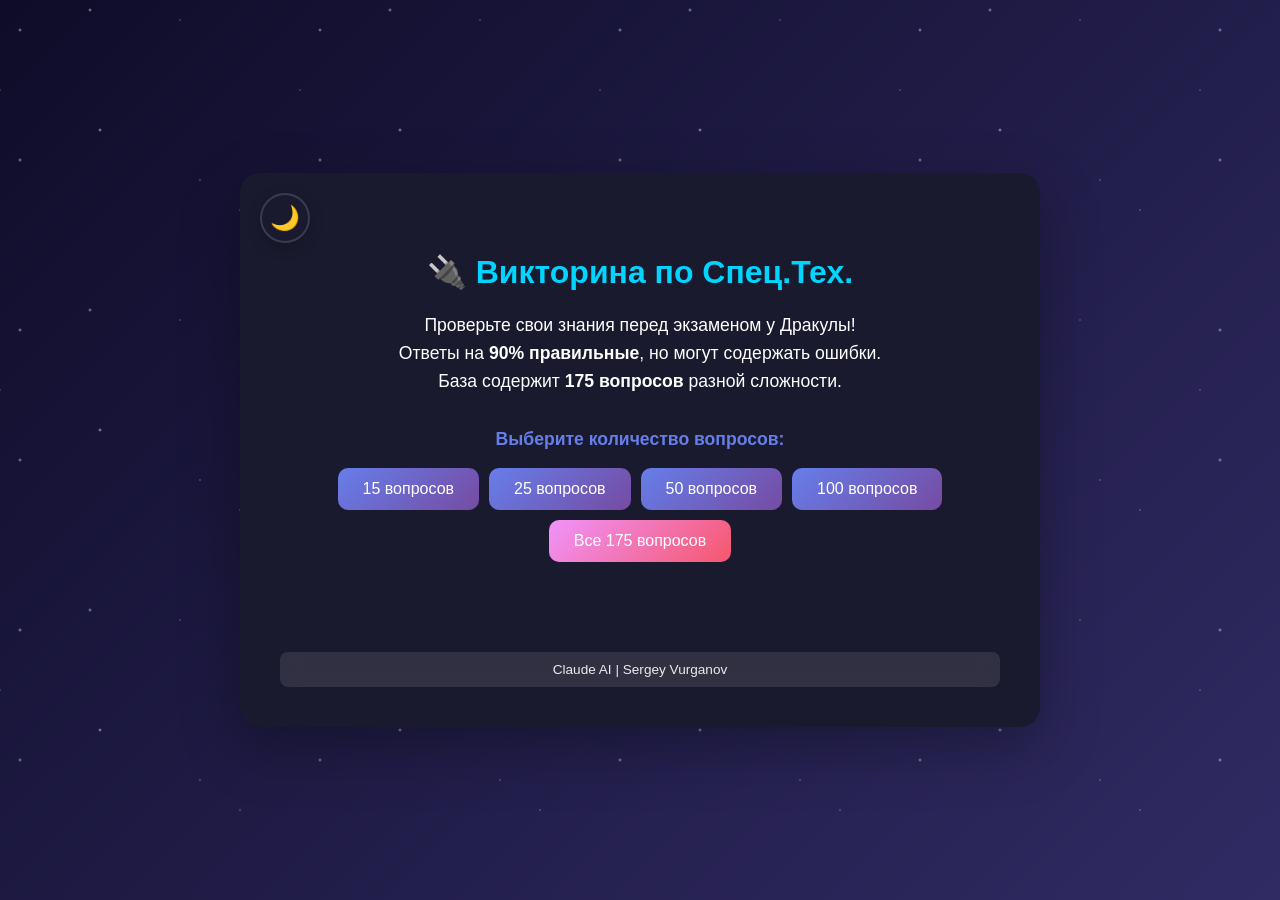
==== index.html @ 9f2ebb7c "Update index.html" ====
<!DOCTYPE html>
<html lang="ru">
<head>
    <meta charset="UTF-8">
    <meta name="viewport" content="width=device-width, initial-scale=1.0">
    <title>Викторина по электробезопасности</title>
    <style>
        :root {
            --bg-gradient-start: #667eea;
            --bg-gradient-end: #764ba2;
            --container-bg: white;
            --text-color: #333;
            --header-color: #667eea;
            --border-color: #e0e0e0;
            --question-bg: #f8f9fa;
            --answer-hover-bg: #f8f9fa;
        }

        [data-theme="dark"] {
            --bg-gradient-start: #0f0c29;
            --bg-gradient-end: #302b63;
            --container-bg: #1a1a2e;
            --text-color: #ffffff;
            --header-color: #00d4ff;
            --border-color: #3a3a52;
            --question-bg: #16213e;
            --answer-hover-bg: #1e2a47;
        }

        * {
            margin: 0;
            padding: 0;
            box-sizing: border-box;
        }

        body {
            font-family: 'Segoe UI', Tahoma, Geneva, Verdana, sans-serif;
            background: linear-gradient(135deg, var(--bg-gradient-start) 0%, var(--bg-gradient-end) 100%);
            min-height: 100vh;
            display: flex;
            justify-content: center;
            align-items: center;
            padding: 20px;
            transition: background 0.3s ease;
            position: relative;
            overflow: hidden;
        }

        /* Звёздный фон для темной темы */
        [data-theme="dark"] body::before {
            content: '';
            position: absolute;
            top: 0;
            left: 0;
            width: 100%;
            height: 100%;
            background-image: 
                radial-gradient(2px 2px at 20px 30px, #eee, transparent),
                radial-gradient(2px 2px at 60px 70px, #fff, transparent),
                radial-gradient(1px 1px at 50px 50px, #ddd, transparent),
                radial-gradient(1px 1px at 130px 80px, #fff, transparent),
                radial-gradient(2px 2px at 90px 10px, #eee, transparent),
                radial-gradient(1px 1px at 200px 150px, #fff, transparent),
                radial-gradient(1px 1px at 170px 120px, #ddd, transparent),
                radial-gradient(2px 2px at 250px 60px, #eee, transparent);
            background-size: 300px 300px;
            background-position: 0 0, 40px 60px, 130px 270px, 70px 100px;
            animation: twinkle 200s linear infinite;
            opacity: 0.6;
            pointer-events: none;
        }

        /* Падающие звезды */
        [data-theme="dark"] body::after {
            content: '';
            position: absolute;
            top: 0;
            left: 0;
            width: 100%;
            height: 100%;
            background: transparent;
            overflow: hidden;
            pointer-events: none;
            animation: shootingStar 15s linear infinite;
        }

        @keyframes twinkle {
            0%, 100% { 
                opacity: 0.6;
                transform: scale(1);
            }
            50% { 
                opacity: 0.3;
                transform: scale(1.1);
            }
        }

        @keyframes shootingStar {
            0% {
                background-position: 100% 0%;
            }
            100% {
                background-position: 0% 100%;
            }
        }

        /* Редкие падающие звезды */
        @keyframes shoot {
            0% {
                transform: translateX(0) translateY(0);
                opacity: 1;
            }
            100% {
                transform: translateX(-300px) translateY(300px);
                opacity: 0;
            }
        }

        .container {
            background: var(--container-bg);
            border-radius: 20px;
            box-shadow: 0 20px 60px rgba(0, 0, 0, 0.3);
            max-width: 800px;
            width: 100%;
            padding: 40px;
            animation: slideIn 0.5s ease-out;
            transition: background 0.3s ease;
            position: relative;
            z-index: 10;
        }

        .theme-toggle {
            position: absolute;
            top: 20px;
            left: 20px;
            background: var(--container-bg);
            border: 2px solid var(--border-color);
            width: 50px;
            height: 50px;
            border-radius: 50%;
            cursor: pointer;
            display: flex;
            align-items: center;
            justify-content: center;
            font-size: 1.5em;
            transition: all 0.3s ease;
            z-index: 1001;
            box-shadow: 0 4px 15px rgba(0, 0, 0, 0.2);
        }

        .theme-toggle:hover {
            transform: rotate(180deg) scale(1.1);
        }

        .theme-toggle:active {
            transform: scale(0.95);
        }

        @keyframes slideIn {
            from {
                opacity: 0;
                transform: translateY(-30px);
            }
            to {
                opacity: 1;
                transform: translateY(0);
            }
        }

        .header {
            text-align: center;
            margin-bottom: 30px;
            position: relative;
        }

        .header h1 {
            color: var(--header-color);
            font-size: 2em;
            margin-bottom: 10px;
        }

        .finish-early-btn {
            position: absolute;
            top: 5px;
            right: 5px;
            background: none;
            border: none;
            font-size: 1.8em;
            cursor: pointer;
            color: var(--text-color);
            width: 40px;
            height: 40px;
            display: flex;
            align-items: center;
            justify-content: center;
            border-radius: 50%;
            transition: all 0.3s ease;
            z-index: 1000;
            font-weight: normal;
        }

        .finish-early-btn:hover {
            background: rgba(0, 0, 0, 0.1);
            transform: rotate(90deg);
        }

        .finish-early-btn:active {
            transform: scale(0.9);
        }

        .progress-bar {
            width: 100%;
            height: 8px;
            background: var(--border-color);
            border-radius: 10px;
            overflow: hidden;
            margin-bottom: 20px;
        }

        .progress-fill {
            height: 100%;
            background: linear-gradient(90deg, var(--header-color), #764ba2);
            transition: width 0.3s ease;
        }

        .question-info {
            background: var(--question-bg);
            padding: 15px;
            border-radius: 10px;
            margin-bottom: 20px;
            border-left: 4px solid var(--header-color);
            transition: background 0.3s ease;
        }

        .question-number {
            font-weight: bold;
            color: var(--header-color);
            font-size: 1.1em;
            margin-bottom: 5px;
        }

        .question-text {
            color: var(--text-color);
            font-size: 1.2em;
            line-height: 1.6;
            margin: 20px 0;
            font-weight: 500;
        }

        .answers {
            display: flex;
            flex-direction: column;
            gap: 15px;
            margin-bottom: 30px;
        }

        .answer-btn {
            background: var(--container-bg);
            border: 2px solid var(--border-color);
            padding: 20px;
            border-radius: 12px;
            cursor: pointer;
            transition: all 0.3s ease;
            text-align: left;
            font-size: 1em;
            color: var(--text-color);
        }

        .answer-btn:hover {
            border-color: var(--header-color);
            background: var(--answer-hover-bg);
            transform: translateX(5px);
        }

        .answer-btn.correct {
            background: #d4edda;
            border-color: #28a745;
            animation: pulse 0.5s;
            color: #155724;
        }

        .answer-btn.incorrect {
            background: #f8d7da;
            border-color: #dc3545;
            animation: shake 0.5s;
            color: #721c24;
        }

        /* Темная тема - делаем текст черным в выбранных ответах */
        [data-theme="dark"] .answer-btn.correct {
            color: #000;
            background: #d4edda;
        }

        [data-theme="dark"] .answer-btn.incorrect {
            color: #000;
            background: #f8d7da;
        }

        .answer-btn.disabled {
            cursor: not-allowed;
            opacity: 0.6;
        }

        @keyframes pulse {
            0%, 100% { transform: scale(1); }
            50% { transform: scale(1.02); }
        }

        @keyframes shake {
            0%, 100% { transform: translateX(0); }
            25% { transform: translateX(-5px); }
            75% { transform: translateX(5px); }
        }

        .feedback {
            padding: 15px;
            border-radius: 10px;
            margin: 20px 0;
            display: none;
            animation: fadeIn 0.3s;
        }

        @keyframes fadeIn {
            from { opacity: 0; }
            to { opacity: 1; }
        }

        .feedback.correct {
            background: #d4edda;
            border: 1px solid #28a745;
            color: #155724;
        }

        .feedback.incorrect {
            background: #f8d7da;
            border: 1px solid #dc3545;
            color: #721c24;
        }

        .next-btn {
            background: linear-gradient(135deg, #667eea, #764ba2);
            color: white;
            border: none;
            padding: 15px 40px;
            border-radius: 10px;
            font-size: 1.1em;
            cursor: pointer;
            display: none;
            margin: 20px auto;
            transition: transform 0.3s ease;
        }

        .next-btn:hover {
            transform: scale(1.05);
        }

        .score {
            text-align: center;
            font-size: 1.3em;
            color: var(--header-color);
            margin-bottom: 20px;
        }

        .final-score {
            text-align: center;
            padding: 40px;
        }

        .final-score h2 {
            color: var(--header-color);
            font-size: 2.5em;
            margin-bottom: 20px;
        }

        .final-score p {
            font-size: 1.3em;
            color: var(--text-color);
            margin-bottom: 30px;
        }

        .restart-btn {
            background: linear-gradient(135deg, #667eea, #764ba2);
            color: white;
            border: none;
            padding: 15px 40px;
            border-radius: 10px;
            font-size: 1.1em;
            cursor: pointer;
            transition: transform 0.3s ease;
        }

        .restart-btn:hover {
            transform: scale(1.05);
        }

        .author {
            text-align: center;
            color: rgba(255, 255, 255, 0.9);
            font-size: 0.85em;
            margin-top: 20px;
            padding: 10px;
            background: rgba(255, 255, 255, 0.1);
            border-radius: 8px;
            backdrop-filter: blur(10px);
        }

        /* Черный цвет для светлой темы */
        :root .author {
            color: #000;
        }

        [data-theme="dark"] .author {
            color: rgba(255, 255, 255, 0.9);
        }

        .author a {
            color: rgba(255, 255, 255, 1);
            text-decoration: none;
            font-weight: 500;
        }

        .author a:hover {
            text-decoration: underline;
        }

        .start-screen {
            text-align: center;
            padding: 40px 20px;
        }

        .start-screen h2 {
            color: var(--header-color);
            font-size: 2em;
            margin-bottom: 20px;
        }

        .start-screen p {
            color: var(--text-color);
            font-size: 1.1em;
            margin-bottom: 30px;
            line-height: 1.6;
        }

        .start-btn {
            background: linear-gradient(135deg, #667eea, #764ba2);
            color: white;
            border: none;
            padding: 15px 50px;
            border-radius: 10px;
            font-size: 1.2em;
            cursor: pointer;
            transition: transform 0.3s ease;
        }

        .start-btn:hover {
            transform: scale(1.05);
        }

        .question-count-btn {
            background: linear-gradient(135deg, #667eea, #764ba2);
            color: white;
            border: none;
            padding: 12px 25px;
            border-radius: 10px;
            font-size: 1em;
            cursor: pointer;
            transition: transform 0.3s ease;
        }

        .question-count-btn:hover {
            transform: scale(1.05);
        }

        .quiz-content {
            display: none;
        }
    </style>
</head>
<body>
    <div class="container">
        <button class="theme-toggle" onclick="toggleTheme()" title="Переключить тему">
            <span id="theme-icon">🌙</span>
        </button>
        
        <div class="start-screen" id="startScreen">
            <h2>🔌 Викторина по Спец.Тех.</h2>
            <p>Проверьте свои знания перед экзаменом у Дракулы!<br>
            Ответы на <strong>90% правильные</strong>, но могут содержать ошибки.<br>
            База содержит <strong>175 вопросов</strong> разной сложности.</p>
            
            <div style="margin: 30px 0;">
                <p style="font-weight: bold; margin-bottom: 15px; color: #667eea;">Выберите количество вопросов:</p>
                <div style="display: flex; gap: 10px; justify-content: center; flex-wrap: wrap;">
                    <button class="question-count-btn" onclick="startQuizWithCount(15)">15 вопросов</button>
                    <button class="question-count-btn" onclick="startQuizWithCount(25)">25 вопросов</button>
                    <button class="question-count-btn" onclick="startQuizWithCount(50)">50 вопросов</button>
                    <button class="question-count-btn" onclick="startQuizWithCount(100)">100 вопросов</button>
                    <button class="question-count-btn" onclick="startQuizWithCount(175)" style="background: linear-gradient(135deg, #f093fb, #f5576c);">Все 175 вопросов</button>
                </div>
            </div>
        </div>

        <div class="quiz-content" id="quizContent">
            <div class="header">
                <button class="finish-early-btn" onclick="finishEarly()" title="Завершить досрочно">✕</button>
                <h1>⚡ Викторина по Спец.Тех.</h1>
                <div class="score" id="score">Правильных ответов: 0 из 0</div>
            </div>

            <div class="progress-bar">
                <div class="progress-fill" id="progressFill"></div>
            </div>

            <div class="question-info">
                <div class="question-number" id="questionNumber"></div>
            </div>

            <div class="question-text" id="questionText"></div>

            <div class="answers" id="answers"></div>

            <div class="feedback" id="feedback"></div>

            <button class="next-btn" id="nextBtn" onclick="nextQuestion()">Следующий вопрос →</button>
        </div>

        <div class="author">
            Claude AI | Sergey Vurganov
        </div>
    </div>

    <script>
        // Функция переключения темы
        function toggleTheme() {
            const html = document.documentElement;
            const currentTheme = html.getAttribute('data-theme');
            const newTheme = currentTheme === 'dark' ? 'light' : 'dark';
            const icon = document.getElementById('theme-icon');
            
            html.setAttribute('data-theme', newTheme);
            localStorage.setItem('theme', newTheme);
            
            // Меняем иконку
            icon.textContent = newTheme === 'dark' ? '🌙' : '☀️';
        }

        // Загружаем сохраненную тему или устанавливаем темную по умолчанию
        (function() {
            const savedTheme = localStorage.getItem('theme') || 'dark';
            const icon = document.getElementById('theme-icon');
            
            document.documentElement.setAttribute('data-theme', savedTheme);
            if (icon) {
                icon.textContent = savedTheme === 'dark' ? '🌙' : '☀️';
            }
        })();

        const questions = [
            {
                category: "Технические мероприятия",
                question: "Какое из следующих мероприятий НЕ относится к техническим мероприятиям, обеспечивающим безопасность работ в электроустановках?",
                answers: [
                    "Проведено необходимое отключение",
                    "Установлено заземление",
                    "Проведен инструктаж персонала",
                    "Вывешены запрещающие плакаты"
                ],
                correct: 2
            },
            {
                category: "Технические мероприятия",
                question: "Что должно быть установлено после проверки отсутствия напряжения?",
                answers: [
                    "Ограждение",
                    "Заземление",
                    "Освещение",
                    "Вентиляция"
                ],
                correct: 1
            },
            {
                category: "Цветовая маркировка",
                question: "Какой цвет используется для маркировки защитного нуля (PE)?",
                answers: [
                    "Голубой",
                    "Желто-зеленый",
                    "Черный",
                    "Коричневый"
                ],
                correct: 1
            },
            {
                category: "Цветовая маркировка",
                question: "Какой цвет используется для маркировки рабочего нуля (N)?",
                answers: [
                    "Желто-зеленый",
                    "Голубой",
                    "Черный",
                    "Коричневый"
                ],
                correct: 1
            },
            {
                category: "Цветовая маркировка",
                question: "Как маркируется объединенный проводник PEN?",
                answers: [
                    "Полностью голубой",
                    "Полностью желто-зеленый",
                    "Желто-зеленый с голубыми метками на концах",
                    "Голубой с желто-зелеными метками"
                ],
                correct: 2
            },
            {
                category: "Охранные зоны ВЛ",
                question: "Какое минимальное расстояние охранной зоны для ВЛ напряжением 6-10 кВ?",
                answers: [
                    "2 метра",
                    "10 метров",
                    "15 метров",
                    "20 метров"
                ],
                correct: 1
            },
            {
                category: "Охранные зоны ВЛ",
                question: "Какое минимальное расстояние охранной зоны для ВЛ напряжением до 1 кВ?",
                answers: [
                    "1 метр",
                    "2 метра",
                    "5 метров",
                    "10 метров"
                ],
                correct: 1
            },
            {
                category: "Охранные зоны ВЛ",
                question: "Какое минимальное расстояние охранной зоны для ВЛ напряжением 20-35 кВ?",
                answers: [
                    "10 метров",
                    "15 метров",
                    "20 метров",
                    "25 метров"
                ],
                correct: 1
            },
            {
                category: "Охранные зоны КЛ",
                question: "Какое минимальное расстояние охранной зоны для кабельной линии электропередачи?",
                answers: [
                    "0,5 метра",
                    "1 метр с каждой стороны",
                    "2 метра с каждой стороны",
                    "3 метра с каждой стороны"
                ],
                correct: 1
            },
            {
                category: "Охранные зоны КЛ",
                question: "Какое минимальное расстояние охранной зоны для кабельной линии связи?",
                answers: [
                    "1 метр с каждой стороны",
                    "2 метра с каждой стороны",
                    "3 метра с каждой стороны",
                    "5 метров с каждой стороны"
                ],
                correct: 1
            },
            {
                category: "Типы электроустановок",
                question: "Что такое действующая электроустановка?",
                answers: [
                    "Только электроустановка под напряжением",
                    "Электроустановка, находящаяся полностью или частично под напряжением либо на которую в любой момент может быть подано напряжение",
                    "Электроустановка, подключенная к сети",
                    "Электроустановка, прошедшая испытания"
                ],
                correct: 1
            },
            {
                category: "Типы электроустановок",
                question: "Что такое электроустановка?",
                answers: [
                    "Только электрические машины",
                    "Совокупность машин, аппаратов, линий и вспомогательного оборудования для выработки, преобразования, передачи и распределения электроэнергии",
                    "Только линии электропередач",
                    "Только распределительные устройства"
                ],
                correct: 1
            },
            {
                category: "Виды работ",
                question: "Какой вид работ является наиболее безопасным?",
                answers: [
                    "Работа под напряжением",
                    "Работа без снятия напряжения вдали от токоведущих частей",
                    "Работа со снятием напряжения",
                    "Все виды одинаково безопасны"
                ],
                correct: 2
            },
            {
                category: "Виды работ",
                question: "Что характерно для работы под напряжением?",
                answers: [
                    "Не требует специальных средств защиты",
                    "Требует специальных разрешений, средств защиты и квалифицированных исполнителей",
                    "Может выполняться любым персоналом",
                    "Не требует особых мер безопасности"
                ],
                correct: 1
            },
            {
                category: "Распределительные устройства",
                question: "Что означает аббревиатура ОРУ?",
                answers: [
                    "Открытое распределительное устройство",
                    "Общее распределительное устройство",
                    "Основное распределительное устройство",
                    "Оперативное распределительное устройство"
                ],
                correct: 0
            },
            {
                category: "Распределительные устройства",
                question: "Что означает аббревиатура ЗРУ?",
                answers: [
                    "Защищенное распределительное устройство",
                    "Закрытое распределительное устройство",
                    "Заземленное распределительное устройство",
                    "Зональное распределительное устройство"
                ],
                correct: 1
            },
            {
                category: "Распределительные устройства",
                question: "Что такое КРУ?",
                answers: [
                    "Контрольное распределительное устройство",
                    "Комплектное распределительное устройство из шкафов или блоков, собранных на заводе",
                    "Кабельное распределительное устройство",
                    "Коммутационное распределительное устройство"
                ],
                correct: 1
            },
            {
                category: "Безопасные расстояния",
                question: "Каково минимальное допустимое расстояние до токоведущих частей напряжением до 35 кВ на воздушных линиях?",
                answers: [
                    "0,3 метра",
                    "0,6 метра",
                    "1,0 метр",
                    "1,5 метра"
                ],
                correct: 1
            },
            {
                category: "Безопасные расстояния",
                question: "Каково минимальное расстояние от механизмов и грузоподъемных машин до токоведущих частей 1-35 кВ?",
                answers: [
                    "0,6 метра",
                    "1,0 метр",
                    "1,5 метра",
                    "2,0 метра"
                ],
                correct: 1
            },
            {
                category: "Трансформаторы",
                question: "Какой элемент масляного трансформатора служит для защиты от перенапряжений?",
                answers: [
                    "Расширитель",
                    "Газовое реле",
                    "Разрядник",
                    "Термометр"
                ],
                correct: 2
            },
            {
                category: "Трансформаторы",
                question: "Для чего служит газовое реле в масляном трансформаторе?",
                answers: [
                    "Для охлаждения масла",
                    "Для защиты от внутренних повреждений",
                    "Для измерения температуры",
                    "Для контроля уровня масла"
                ],
                correct: 1
            },
            {
                category: "Трансформаторы",
                question: "Что такое расширитель в масляном трансформаторе?",
                answers: [
                    "Устройство для слива масла",
                    "Емкость для компенсации изменения объема масла",
                    "Устройство охлаждения",
                    "Система фильтрации"
                ],
                correct: 1
            },
            {
                category: "Электродвигатели",
                question: "Какой тип ротора используется в асинхронных двигателях с улучшенными пусковыми характеристиками?",
                answers: [
                    "Короткозамкнутый ротор",
                    "Фазный ротор",
                    "Синхронный ротор",
                    "Постоянный ротор"
                ],
                correct: 1
            },
            {
                category: "Электродвигатели",
                question: "Как называется конструкция короткозамкнутого ротора?",
                answers: [
                    "Волчья клетка",
                    "Беличья клетка",
                    "Птичья клетка",
                    "Лисья клетка"
                ],
                correct: 1
            },
            {
                category: "Электродвигатели",
                question: "Для чего служат контактные кольца на фазном роторе?",
                answers: [
                    "Для декоративных целей",
                    "Для подключения реостата через щетки",
                    "Для охлаждения",
                    "Для балансировки ротора"
                ],
                correct: 1
            },
            {
                category: "Прокладка проводки",
                question: "Какой способ прокладки проводки предполагает размещение в штробах под штукатуркой?",
                answers: [
                    "Открытая проводка",
                    "Скрытая проводка",
                    "Наружная проводка",
                    "Воздушная проводка"
                ],
                correct: 1
            },
            {
                category: "Прокладка проводки",
                question: "Какие способы используются при открытой прокладке проводки?",
                answers: [
                    "Только в штробах",
                    "Непосредственно по поверхности или в трубах, коробах, лотках",
                    "Только под полом",
                    "Только в земле"
                ],
                correct: 1
            },
            {
                category: "Режимы работы двигателей",
                question: "Что означает режим работы S1 на шильдике электродвигателя?",
                answers: [
                    "Кратковременный режим",
                    "Повторно-кратковременный режим",
                    "Продолжительный режим",
                    "Периодический режим"
                ],
                correct: 2
            },
            {
                category: "Режимы работы двигателей",
                question: "Что означает режим работы S2?",
                answers: [
                    "Продолжительный режим",
                    "Кратковременный режим",
                    "Повторно-кратковременный режим",
                    "Непрерывный режим"
                ],
                correct: 1
            },
            {
                category: "Режимы работы двигателей",
                question: "Что характерно для режима S3?",
                answers: [
                    "Непрерывная работа",
                    "Чередование периодов работы и пауз",
                    "Только паузы",
                    "Работа на холостом ходу"
                ],
                correct: 1
            },
            {
                category: "Электрозащитные средства",
                question: "Что относится к основным электрозащитным средствам в установках до 1000 В?",
                answers: [
                    "Диэлектрические галоши",
                    "Инструмент с изолирующими рукоятками",
                    "Диэлектрические коврики",
                    "Изолирующие подставки"
                ],
                correct: 1
            },
            {
                category: "Электрозащитные средства",
                question: "Какова периодичность поверки диэлектрических перчаток в установках выше 1000 В?",
                answers: [
                    "6 месяцев",
                    "12 месяцев",
                    "24 месяца",
                    "36 месяцев"
                ],
                correct: 0
            },
            {
                category: "Электрозащитные средства",
                question: "Какова периодичность поверки изолирующих штанг в установках выше 1000 В?",
                answers: [
                    "6 месяцев",
                    "12 месяцев",
                    "24 месяца",
                    "36 месяцев"
                ],
                correct: 2
            },
            {
                category: "Электрозащитные средства",
                question: "Что относится к дополнительным электрозащитным средствам в установках до 1000 В?",
                answers: [
                    "Инструмент с изолирующими рукоятками",
                    "Диэлектрические галоши",
                    "Указатели напряжения",
                    "Изолирующие штанги"
                ],
                correct: 1
            },
            {
                category: "Воздушные линии",
                question: "Какой тип опор ВЛ устанавливается в конце линии?",
                answers: [
                    "Промежуточные опоры",
                    "Анкерные опоры",
                    "Концевые опоры",
                    "Угловые опоры"
                ],
                correct: 2
            },
            {
                category: "Воздушные линии",
                question: "Какие опоры только поддерживают провода, не держа натяжение?",
                answers: [
                    "Промежуточные опоры",
                    "Анкерные опоры",
                    "Концевые опоры",
                    "Угловые опоры"
                ],
                correct: 0
            },
            {
                category: "Воздушные линии",
                question: "Что такое стрела провеса провода?",
                answers: [
                    "Длина пролета",
                    "Расстояние от прямой между точками подвеса до низшей точки провода",
                    "Высота опоры",
                    "Расстояние между опорами"
                ],
                correct: 1
            },
            {
                category: "Принцип работы двигателей",
                question: "Какой закон объясняет возникновение силы, вращающей ротор асинхронного двигателя?",
                answers: [
                    "Закон Ома",
                    "Закон Кирхгофа",
                    "Закон Ампера",
                    "Закон Джоуля-Ленца"
                ],
                correct: 2
            },
            {
                category: "Принцип работы двигателей",
                question: "Что создает трехфазный ток в статоре асинхронного двигателя?",
                answers: [
                    "Постоянное магнитное поле",
                    "Вращающееся магнитное поле",
                    "Электростатическое поле",
                    "Тепловое поле"
                ],
                correct: 1
            },
            {
                category: "Трансформаторы",
                question: "На каком принципе основана работа понижающего масляного трансформатора?",
                answers: [
                    "Электростатическая индукция",
                    "Электромагнитная индукция",
                    "Термоэлектрический эффект",
                    "Пьезоэлектрический эффект"
                ],
                correct: 1
            },
            {
                category: "Схемы соединения обмоток",
                question: "В какой схеме соединения конец первой фазы соединяется с началом второй?",
                answers: [
                    "Звезда",
                    "Треугольник",
                    "Зигзаг",
                    "Параллельное соединение"
                ],
                correct: 1
            },
            {
                category: "Схемы соединения обмоток",
                question: "В какой схеме соединения концы обмоток трех фаз соединяются в одну нейтральную точку?",
                answers: [
                    "Треугольник",
                    "Звезда",
                    "Зигзаг",
                    "Последовательное соединение"
                ],
                correct: 1
            },
            {
                category: "Техническое обслуживание",
                question: "Какова периодичность технических осмотров электродвигателей в особо сырых помещениях?",
                answers: [
                    "1 месяц",
                    "1,5-3 месяца",
                    "6 месяцев",
                    "12 месяцев"
                ],
                correct: 1
            },
            {
                category: "Техническое обслуживание",
                question: "Какое минимальное сопротивление изоляции допустимо при измерении?",
                answers: [
                    "0,1 МОм",
                    "0,5 МОм",
                    "1,0 МОм",
                    "2,0 МОм"
                ],
                correct: 1
            },
            {
                category: "Аппаратура управления",
                question: "Какой элемент магнитного пускателя создает магнитное поле?",
                answers: [
                    "Якорь",
                    "Катушка",
                    "Контакты",
                    "Траверса"
                ],
                correct: 1
            },
            {
                category: "Аппаратура управления",
                question: "Что происходит при подаче тока на катушку реле?",
                answers: [
                    "Катушка нагревается",
                    "Катушка притягивает якорь, замыкая контакты",
                    "Катушка взрывается",
                    "Ничего не происходит"
                ],
                correct: 1
            },
            {
                category: "Коммутационная аппаратура",
                question: "Чем отличается разъединитель от выключателя?",
                answers: [
                    "Разъединитель не имеет дугогашения и отключается только без нагрузки",
                    "Разъединитель работает под нагрузкой",
                    "Разъединитель имеет лучшее дугогашение",
                    "Никаких отличий нет"
                ],
                correct: 0
            },
            {
                category: "Коммутационная аппаратура",
                question: "Для чего служит короткозамыкатель?",
                answers: [
                    "Для отключения нагрузки",
                    "Для преднамеренного создания КЗ, чтобы вызвать срабатывание защиты",
                    "Для измерения тока",
                    "Для охлаждения оборудования"
                ],
                correct: 1
            },
            {
                category: "Обслуживание ВЛ",
                question: "Как часто проводятся верховые осмотры воздушных линий?",
                answers: [
                    "Раз в год",
                    "Раз в 3 года",
                    "Раз в 6 лет",
                    "Раз в 10 лет"
                ],
                correct: 2
            },
            {
                category: "Обслуживание ВЛ",
                question: "Когда проводятся внеочередные осмотры ВЛ?",
                answers: [
                    "По желанию персонала",
                    "После аварий или стихийных бедствий",
                    "Только зимой",
                    "Только летом"
                ],
                correct: 1
            },
            {
                category: "Группы по электробезопасности",
                question: "Что должен уметь делать персонал с III группой по электробезопасности?",
                answers: [
                    "Только выполнять работы под надзором",
                    "Вести надзор и оказывать первую помощь",
                    "Только оказывать первую помощь",
                    "Работать только со снятием напряжения"
                ],
                correct: 1
            },
            {
                category: "Типы двигателей",
                question: "Какой тип двигателей работает с постоянной скоростью?",
                answers: [
                    "Асинхронные",
                    "Синхронные",
                    "Постоянного тока",
                    "Однофазные"
                ],
                correct: 1
            },
            {
                category: "Типы двигателей",
                question: "Какой тип двигателей имеет скорость ротора, отстающую от поля статора?",
                answers: [
                    "Синхронные",
                    "Асинхронные",
                    "Постоянного тока",
                    "Шаговые"
                ],
                correct: 1
            },
            {
                category: "Схемы соединения обмоток двигателя",
                question: "Какую схему соединения обмоток следует использовать для двигателя 220/380В при напряжении сети 380В?",
                answers: [
                    "Треугольник",
                    "Звезда",
                    "Зигзаг",
                    "Параллельное соединение"
                ],
                correct: 1
            },
            {
                category: "Схемы соединения обмоток двигателя",
                question: "Какую схему соединения обмоток следует использовать для двигателя 220/380В при напряжении сети 220В?",
                answers: [
                    "Звезда",
                    "Треугольник",
                    "Зигзаг",
                    "Последовательное соединение"
                ],
                correct: 1
            },
            {
                category: "Кабельные линии",
                question: "Какая минимальная глубина прокладки кабельных линий в траншеях?",
                answers: [
                    "50 см",
                    "70 см",
                    "100 см",
                    "150 см"
                ],
                correct: 1
            },
            {
                category: "Кабельные линии",
                question: "Чем защищают кабели в траншеях сверху?",
                answers: [
                    "Только землей",
                    "Кирпичом или защитной лентой (ЛЗС)",
                    "Деревом",
                    "Ничем"
                ],
                correct: 1
            },
            {
                category: "Кабельные линии",
                question: "Как укладывается кабель в траншее?",
                answers: [
                    "Строго прямо",
                    "Змейкой с запасом 0,2-0,3%",
                    "По диагонали",
                    "Без запаса"
                ],
                correct: 1
            },
            {
                category: "Автоматические выключатели",
                question: "Какой расцепитель срабатывает при коротком замыкании?",
                answers: [
                    "Тепловой",
                    "Электромагнитный",
                    "Гидравлический",
                    "Пневматический"
                ],
                correct: 1
            },
            {
                category: "Автоматические выключатели",
                question: "Какой расцепитель срабатывает при перегрузке?",
                answers: [
                    "Электромагнитный",
                    "Тепловой (биметаллическая пластина)",
                    "Гидравлический",
                    "Механический"
                ],
                correct: 1
            },
            {
                category: "Системы заземления",
                question: "Какая система заземления является самой безопасной?",
                answers: [
                    "TN-C",
                    "TN-S",
                    "TN-C-S",
                    "TT"
                ],
                correct: 1
            },
            {
                category: "Системы заземления",
                question: "В какой системе заземления PEN-проводник совмещает функции заземления и нуля на всем протяжении?",
                answers: [
                    "TN-S",
                    "TN-C",
                    "TN-C-S",
                    "TT"
                ],
                correct: 1
            },
            {
                category: "Системы заземления",
                question: "Где разделяется PEN-проводник в системе TN-C-S?",
                answers: [
                    "На подстанции",
                    "На вводе в здание",
                    "В каждой розетке",
                    "Не разделяется"
                ],
                correct: 1
            },
            {
                category: "Предохранители",
                question: "Что происходит с плавкой вставкой предохранителя при превышении номинального тока?",
                answers: [
                    "Она нагревается и перегорает",
                    "Она увеличивается в размерах",
                    "Она замыкает контакты",
                    "Ничего не происходит"
                ],
                correct: 0
            },
            {
                category: "Предохранители",
                question: "Что используется для гашения дуги в предохранителях высокого напряжения?",
                answers: [
                    "Вода",
                    "Песок (кварцевый)",
                    "Воздух",
                    "Масло"
                ],
                correct: 1
            },
            {
                category: "Силовые кабели",
                question: "Что означает маркировка 'нг' в обозначении кабеля ВВГнг?",
                answers: [
                    "Низкое напряжение",
                    "Негорючий",
                    "Наружная гидроизоляция",
                    "Нормальная гибкость"
                ],
                correct: 1
            },
            {
                category: "Силовые кабели",
                question: "Что означает буква 'А' в начале маркировки силового кабеля?",
                answers: [
                    "Армированный",
                    "Алюминиевая жила",
                    "Автоматический",
                    "Асбестовая изоляция"
                ],
                correct: 1
            },
            {
                category: "Силовые кабели",
                question: "Что означает буква 'Г' в конце маркировки кабеля?",
                answers: [
                    "Гибкий",
                    "Герметичный",
                    "Голый (без защиты поверх оболочки)",
                    "Горючий"
                ],
                correct: 2
            },
            {
                category: "Материалы",
                question: "Какой материал относится к проводниковым и используется для изготовления жил кабелей?",
                answers: [
                    "Фарфор",
                    "Медь",
                    "Резина",
                    "Пластмасса"
                ],
                correct: 1
            },
            {
                category: "Материалы",
                question: "Какое преимущество меди перед алюминием?",
                answers: [
                    "Легче по весу",
                    "Дешевле",
                    "Меньше окисляется и более пластична",
                    "Выше сопротивление"
                ],
                correct: 2
            },
            {
                category: "Материалы",
                question: "Какой недостаток у алюминия как проводникового материала?",
                answers: [
                    "Высокая цена",
                    "Большой вес",
                    "Ломкий и текучий в контактах",
                    "Низкая проводимость"
                ],
                correct: 2
            },
            {
                category: "Диэлектрики",
                question: "Что относится к диэлектрическим материалам?",
                answers: [
                    "Медь",
                    "Алюминий",
                    "Фарфор",
                    "Сталь"
                ],
                correct: 2
            },
            {
                category: "Диэлектрики",
                question: "Для чего используется трансформаторное масло?",
                answers: [
                    "Для смазки деталей",
                    "Для охлаждения и изоляции в трансформаторах",
                    "Для очистки оборудования",
                    "Для покраски"
                ],
                correct: 1
            },
            {
                category: "Техническое обслуживание",
                question: "Что включает техническое обслуживание (ТО)?",
                answers: [
                    "Полная замена оборудования",
                    "Контроль и поддержание работы без разборки",
                    "Капитальный ремонт",
                    "Модернизация"
                ],
                correct: 1
            },
            {
                category: "Техническое обслуживание",
                question: "Что характерно для текущего ремонта?",
                answers: [
                    "Без разборки оборудования",
                    "Восстановление работоспособности с заменой отдельных частей",
                    "Полное обновление",
                    "Только осмотр"
                ],
                correct: 1
            },
            {
                category: "Техническое обслуживание",
                question: "Что характерно для капитального ремонта?",
                answers: [
                    "Только очистка",
                    "Замена одной детали",
                    "Полное восстановление ресурса",
                    "Простой осмотр"
                ],
                correct: 2
            },
            {
                category: "Трансформаторы по назначению",
                question: "Какие бывают трансформаторы по назначению?",
                answers: [
                    "Только силовые",
                    "Общего и специального назначения, трансформаторы тока",
                    "Только измерительные",
                    "Только автотрансформаторы"
                ],
                correct: 1
            },
            {
                category: "Трансформаторы по охлаждению",
                question: "Какие типы охлаждения используются в трансформаторах?",
                answers: [
                    "Только водяное",
                    "Масляное, сухое (воздушное), элегазовое",
                    "Только воздушное",
                    "Только масляное"
                ],
                correct: 1
            },
            {
                category: "Контрольные кабели",
                question: "Для чего используются контрольные кабели?",
                answers: [
                    "Для передачи электроэнергии",
                    "Для передачи сигналов управления",
                    "Для заземления",
                    "Для освещения"
                ],
                correct: 1
            },
            {
                category: "Контрольные кабели",
                question: "Сколько жил может быть в контрольном кабеле?",
                answers: [
                    "1-3",
                    "4-61",
                    "Только 4",
                    "До 100"
                ],
                correct: 1
            },
            {
                category: "Контрольные кабели",
                question: "Что означает буква 'К' в начале маркировки кабеля?",
                answers: [
                    "Короткий",
                    "Контрольный",
                    "Круглый",
                    "Комбинированный"
                ],
                correct: 1
            },
            {
                category: "Схемы пуска двигателей",
                question: "Что используется в схеме прямого пуска для защиты двигателя?",
                answers: [
                    "Только автоматический выключатель",
                    "Автоматический выключатель и тепловое реле",
                    "Только предохранители",
                    "Никакая защита не нужна"
                ],
                correct: 1
            },
            {
                category: "Схемы пуска двигателей",
                question: "Что обеспечивает реверсивный пуск двигателя?",
                answers: [
                    "Один пускатель",
                    "Два пускателя с перестановкой двух фаз",
                    "Три пускателя",
                    "Частотный преобразователь"
                ],
                correct: 1
            },
            {
                category: "Схемы пуска двигателей",
                question: "Зачем нужна блокировка в реверсивной схеме?",
                answers: [
                    "Для красоты схемы",
                    "Для предотвращения одновременного включения двух пускателей",
                    "Для экономии электроэнергии",
                    "Для увеличения скорости"
                ],
                correct: 1
            },
            {
                category: "Контакты аппаратуры",
                question: "Какие требования к материалу контактов?",
                answers: [
                    "Только низкая цена",
                    "Высокая электро- и теплопроводность, дугостойкость, износостойкость",
                    "Только красивый внешний вид",
                    "Магнитные свойства"
                ],
                correct: 1
            },
            {
                category: "УЗО и дифавтоматы",
                question: "Что такое дифференциальный автоматический выключатель?",
                answers: [
                    "Обычный автомат",
                    "Комбинированный аппарат: УЗО + автоматический выключатель",
                    "Только УЗО",
                    "Рубильник"
                ],
                correct: 1
            },
            {
                category: "УЗО и дифавтоматы",
                question: "От чего защищает УЗО?",
                answers: [
                    "От короткого замыкания",
                    "От перегрузки",
                    "От утечки тока на землю",
                    "От перенапряжения"
                ],
                correct: 2
            },
            {
                category: "УЗО и дифавтоматы",
                question: "От чего НЕ защищает УЗО?",
                answers: [
                    "От утечки тока",
                    "От поражения электротоком при касании фазы",
                    "От короткого замыкания и перегрузки",
                    "От замыкания на корпус"
                ],
                correct: 2
            },
            {
                category: "Нейтрали",
                question: "Как работает глухозаземленная нейтраль при замыкании на корпус?",
                answers: [
                    "Система продолжает работать",
                    "Происходит короткое замыкание, автомат отключает участок",
                    "Ничего не происходит",
                    "Повышается напряжение"
                ],
                correct: 1
            },
            {
                category: "Нейтрали",
                question: "Сколько времени может работать система с изолированной нейтралью при замыкании фазы на землю?",
                answers: [
                    "Мгновенно отключается",
                    "До 2-6 часов",
                    "Бесконечно",
                    "1 минуту"
                ],
                correct: 1
            },
            {
                category: "Нейтрали",
                question: "Что происходит с напряжением на здоровых фазах при замыкании одной фазы на землю в изолированной нейтрали?",
                answers: [
                    "Остается прежним",
                    "Падает до нуля",
                    "Возрастает до линейного",
                    "Становится отрицательным"
                ],
                correct: 2
            },
            {
                category: "Нейтрали",
                question: "Где применяется эффективно-заземленная нейтраль?",
                answers: [
                    "В сетях до 1 кВ",
                    "В сетях 110 кВ и выше",
                    "В сетях 10 кВ",
                    "Не применяется"
                ],
                correct: 1
            },
            {
                category: "Предохранители",
                question: "Что такое металлургический эффект в предохранителях?",
                answers: [
                    "Плавление металла",
                    "Капля олова растворяет тугоплавкий металл, ускоряя перегорание",
                    "Окисление металла",
                    "Намагничивание металла"
                ],
                correct: 1
            },
            {
                category: "Выключатели в РУ",
                question: "Какие выключатели применяются в РУ до 1000 В?",
                answers: [
                    "Только масляные",
                    "Автоматические выключатели, рубильники",
                    "Только элегазовые",
                    "Только вакуумные"
                ],
                correct: 1
            },
            {
                category: "Выключатели в РУ",
                question: "Какие выключатели применяются в РУ выше 1000 В?",
                answers: [
                    "Только рубильники",
                    "Масляные, вакуумные, элегазовые",
                    "Только автоматические",
                    "Только воздушные"
                ],
                correct: 1
            },
            {
                category: "Ввод КЛ в здание",
                question: "Через что должны вводиться кабели в здание?",
                answers: [
                    "Прямо через стену",
                    "Через трубы с гидроизоляцией",
                    "Через окна",
                    "Через вентиляцию"
                ],
                correct: 1
            },
            {
                category: "Ввод КЛ в здание",
                question: "Какой минимальный диаметр трубы для ввода кабеля?",
                answers: [
                    "30 мм",
                    "50 мм",
                    "70 мм",
                    "100 мм"
                ],
                correct: 1
            },
            {
                category: "Ввод КЛ в здание",
                question: "Сколько кабелей можно прокладывать в одной трубе при вводе?",
                answers: [
                    "Один кабель",
                    "Два кабеля",
                    "Три кабеля",
                    "Неограниченно"
                ],
                correct: 0
            },
            {
                category: "Ввод КЛ в здание",
                question: "Какой запас кабеля оставляют при вводе?",
                answers: [
                    "Без запаса",
                    "1 метр полукругом",
                    "2 метра кольцом",
                    "5 метров"
                ],
                correct: 1
            },
            {
                category: "Перемотка статора",
                question: "Какая первая операция при перемотке статора?",
                answers: [
                    "Укладка новых катушек",
                    "Дефектация и удаление старой обмотки",
                    "Пропитка лаком",
                    "Сборка двигателя"
                ],
                correct: 1
            },
            {
                category: "Перемотка статора",
                question: "Чем завершается процесс перемотки статора?",
                answers: [
                    "Укладкой катушек",
                    "Очисткой пазов",
                    "Пропиткой лаком и сушкой в печи",
                    "Намоткой катушек"
                ],
                correct: 2
            },
            {
                category: "Трансформаторные подстанции",
                question: "Что является основным элементом трансформаторной подстанции?",
                answers: [
                    "Выключатель",
                    "Силовой трансформатор",
                    "Предохранители",
                    "Измерительные приборы"
                ],
                correct: 1
            },
            {
                category: "Электрические схемы",
                question: "Какая схема отражает основные функциональные части?",
                answers: [
                    "Монтажная",
                    "Структурная",
                    "Принципиальная",
                    "Схема соединений"
                ],
                correct: 1
            },
            {
                category: "Электрические схемы",
                question: "Какая схема показывает полный состав элементов и связей?",
                answers: [
                    "Структурная",
                    "Принципиальная (полная)",
                    "Монтажная",
                    "Функциональная"
                ],
                correct: 1
            },
            {
                category: "Электрические схемы",
                question: "Какая схема показывает реальное расположение проводов?",
                answers: [
                    "Структурная",
                    "Принципиальная",
                    "Монтажная (схема соединений)",
                    "Функциональная"
                ],
                correct: 2
            },
            {
                category: "Воздушные линии",
                question: "Что такое габарит линии?",
                answers: [
                    "Длина пролета",
                    "Расстояние от провода до земли",
                    "Высота опоры",
                    "Стрела провеса"
                ],
                correct: 1
            },
            {
                category: "Электродвигатели конструкция",
                question: "Из чего состоит статор асинхронного двигателя?",
                answers: [
                    "Из медных стержней",
                    "Из цилиндрического сердечника с пазами для обмоток",
                    "Из вала и подшипников",
                    "Из контактных колец"
                ],
                correct: 1
            },
            {
                category: "Электродвигатели конструкция",
                question: "Что входит в конструктивные детали электродвигателя?",
                answers: [
                    "Только обмотки",
                    "Вал, подшипники, лапы, щиты, вентилятор",
                    "Только ротор",
                    "Только статор"
                ],
                correct: 1
            },
            {
                category: "Разрядники",
                question: "Из чего состоит устройство разрядника?",
                answers: [
                    "Только из проводов",
                    "Из искровых промежутков и нелинейных резисторов",
                    "Только из изоляторов",
                    "Из катушки"
                ],
                correct: 1
            },
            {
                category: "Разрядники",
                question: "Когда срабатывает разрядник?",
                answers: [
                    "При нормальном напряжении",
                    "При перенапряжении",
                    "При отключении нагрузки",
                    "Постоянно"
                ],
                correct: 1
            },
            {
                category: "Магнитный пускатель",
                question: "Что происходит с контактами при подаче тока на катушку пускателя?",
                answers: [
                    "Размыкаются",
                    "Притягиваются и замыкаются",
                    "Ничего не происходит",
                    "Плавятся"
                ],
                correct: 1
            },
            {
                category: "Отделитель и короткозамыкатель",
                question: "Когда срабатывает отделитель?",
                answers: [
                    "При наличии тока",
                    "Автоматически отключает обесточенную цепь в бестоковую паузу",
                    "При перегрузке",
                    "Никогда"
                ],
                correct: 1
            },
            {
                category: "Обязанности персонала",
                question: "Что входит в обязанности электромонтера?",
                answers: [
                    "Только уборка помещений",
                    "ТО, ремонт, монтаж, устранение повреждений, измерения",
                    "Только контроль",
                    "Только документация"
                ],
                correct: 1
            },
            {
                category: "Группы по электробезопасности",
                question: "Что должен знать персонал с III группой?",
                answers: [
                    "Только правила эксплуатации",
                    "Электротехнику, устройство установки, правила применения защитных средств, первую помощь",
                    "Только первую помощь",
                    "Ничего особенного"
                ],
                correct: 1
            },
            {
                category: "Типы двигателей характеристики",
                question: "Какое преимущество у двигателей постоянного тока?",
                answers: [
                    "Простота конструкции",
                    "Низкая цена",
                    "Плавная регулировка скорости",
                    "Не требуют обслуживания"
                ],
                correct: 2
            },
            {
                category: "Типы двигателей характеристики",
                question: "Какое преимущество у асинхронных двигателей?",
                answers: [
                    "Сложная конструкция",
                    "Простота, надежность, дешевизна",
                    "Высокая цена",
                    "Требуют частого ремонта"
                ],
                correct: 1
            },
            {
                category: "Прокладка КЛ особенности",
                question: "На каком устройстве раскатывают кабель?",
                answers: [
                    "На тележке",
                    "На барабане на домкратах",
                    "Вручную",
                    "На кране"
                ],
                correct: 1
            },
            {
                category: "Прокладка КЛ особенности",
                question: "Как прокладывают кабель под дорогами?",
                answers: [
                    "В открытой траншее",
                    "В трубах или проколом",
                    "По воздуху",
                    "По поверхности"
                ],
                correct: 1
            },
            {
                category: "Системы заземления особенности",
                question: "Обязательно ли применение УЗО в системе TT?",
                answers: [
                    "Нет",
                    "Да, обязательно",
                    "По желанию",
                    "Запрещено"
                ],
                correct: 1
            },
            {
                category: "Классификация ПС",
                question: "Как классифицируются подстанции по мощности?",
                answers: [
                    "Только большой мощности",
                    "Малой, средней и большой мощности",
                    "Только малой мощности",
                    "Не классифицируются"
                ],
                correct: 1
            },
            {
                category: "Типы ремонтов",
                question: "Что включает модернизация оборудования?",
                answers: [
                    "Простую очистку",
                    "Обновление под новые требования",
                    "Только покраску",
                    "Демонтаж"
                ],
                correct: 1
            },
            {
                category: "Заземление",
                question: "Что такое заземление?",
                answers: [
                    "Изоляция проводов",
                    "Преднамеренное электрическое соединение с землей для обеспечения электробезопасности",
                    "Отключение электроустановки",
                    "Проверка напряжения"
                ],
                correct: 1
            },
            {
                category: "Плакаты безопасности",
                question: "Какой плакат вывешивается после установки заземления?",
                answers: [
                    "НЕ ВКЛЮЧАТЬ",
                    "ЗАЗЕМЛЕНО",
                    "РАБОТА ПОД НАПРЯЖЕНИЕМ",
                    "СТОЙ"
                ],
                correct: 1
            },
            {
                category: "Плакаты безопасности",
                question: "Где вывешиваются запрещающие плакаты?",
                answers: [
                    "На рабочем месте",
                    "На приводах ручного управления и ключах дистанционного управления",
                    "На двери помещения",
                    "На оборудовании"
                ],
                correct: 1
            },
            {
                category: "Цветовая маркировка фазы",
                question: "Нормируется ли цвет фазного проводника (L)?",
                answers: [
                    "Да, только черный",
                    "Да, только коричневый",
                    "Нет, цвет не нормируется",
                    "Да, только серый"
                ],
                correct: 2
            },
            {
                category: "Охранная зона",
                question: "Что такое охранная зона ВЛ?",
                answers: [
                    "Территория вокруг подстанции",
                    "Зона вдоль линии, ограниченная вертикальными плоскостями от крайних проводов",
                    "Площадка для обслуживания",
                    "Помещение с оборудованием"
                ],
                correct: 1
            },
            {
                category: "Охранные зоны КЛ под тротуарами",
                question: "Какое расстояние охранной зоны КЛ под тротуарами в сторону проезжей части?",
                answers: [
                    "0,6 метра",
                    "1 метр",
                    "1,5 метра",
                    "2 метра"
                ],
                correct: 1
            },
            {
                category: "Охранные зоны КЛ под тротуарами",
                question: "Какое расстояние охранной зоны КЛ под тротуарами в противоположную сторону?",
                answers: [
                    "0,6 метра",
                    "1 метр",
                    "1,5 метра",
                    "2 метра"
                ],
                correct: 0
            },
            {
                category: "Работы вдали от ТВЧ",
                question: "Требуются ли специальные технические мероприятия при работе без снятия напряжения вдали от токоведущих частей?",
                answers: [
                    "Да, всегда",
                    "Нет, не требуются",
                    "Только при высоком напряжении",
                    "Только в сырых помещениях"
                ],
                correct: 1
            },
            {
                category: "Работы под напряжением допуск",
                question: "Что требуется для работы под напряжением?",
                answers: [
                    "Только защитные очки",
                    "Специальные разрешения и квалифицированные исполнители",
                    "Простой инструктаж",
                    "Ничего особенного"
                ],
                correct: 1
            },
            {
                category: "ВРУ расшифровка",
                question: "Что означает аббревиатура ВРУ?",
                answers: [
                    "Высоковольтное распределительное устройство",
                    "Вводное распределительное устройство",
                    "Временное распределительное устройство",
                    "Внутреннее распределительное устройство"
                ],
                correct: 1
            },
            {
                category: "РУ определение",
                question: "Что такое распределительное устройство?",
                answers: [
                    "Только выключатели",
                    "Электроустановка для приема и распределения электроэнергии с коммутационными аппаратами",
                    "Только трансформаторы",
                    "Помещение для персонала"
                ],
                correct: 1
            },
            {
                category: "Безопасное расстояние определение",
                question: "Что такое безопасное расстояние?",
                answers: [
                    "Любое расстояние больше 1 метра",
                    "Наименьшее расстояние, при котором человек находится вне опасной зоны",
                    "Расстояние между опорами",
                    "Высота установки оборудования"
                ],
                correct: 1
            },
            {
                category: "Безопасное расстояние в ЭУ",
                question: "Нормируется ли безопасное расстояние в электроустановках (кроме ВЛ) до 35 кВ?",
                answers: [
                    "Да, 1 метр",
                    "Да, 0,6 метра",
                    "Не нормируется (без прикосновения)",
                    "Да, 2 метра"
                ],
                correct: 2
            },
            {
                category: "Разборка трансформатора порядок",
                question: "Что делают первым при разборке масляного трансформатора?",
                answers: [
                    "Снимают крышку",
                    "Отключают от сети, устанавливают заземления, сливают масло",
                    "Демонтируют обмотки",
                    "Снимают вводы"
                ],
                correct: 1
            },
            {
                category: "Разборка трансформатора газовое реле",
                question: "На каком этапе демонтируют газовое реле при разборке трансформатора?",
                answers: [
                    "В самом начале",
                    "После слива масла, перед вскрытием крышки",
                    "В конце разборки",
                    "Его не демонтируют"
                ],
                correct: 1
            },
            {
                category: "Разборка электродвигателя",
                question: "С чего начинается разборка асинхронного электродвигателя?",
                answers: [
                    "Со снятия ротора",
                    "С отключения кабеля питания от коробки выводов",
                    "Со снятия статора",
                    "С демонтажа подшипников"
                ],
                correct: 1
            },
            {
                category: "Разборка электродвигателя шкив",
                question: "Чем снимают шкив или полумуфту с вала двигателя?",
                answers: [
                    "Молотком",
                    "Съемником",
                    "Руками",
                    "Отверткой"
                ],
                correct: 1
            },
            {
                category: "Сборка электродвигателя проверка",
                question: "Что проверяют после сборки электродвигателя?",
                answers: [
                    "Только внешний вид",
                    "Свободный ход ротора от руки",
                    "Только изоляцию",
                    "Только вес двигателя"
                ],
                correct: 1
            },
            {
                category: "Открытая проводка места",
                question: "Где прокладывается открытая электропроводка?",
                answers: [
                    "Только в земле",
                    "По поверхностям стен, потолков, строительных элементов",
                    "Только под полом",
                    "Только в штробах"
                ],
                correct: 1
            },
            {
                category: "Крепление двигателей на лапах",
                question: "Как крепится двигатель с креплением на лапах?",
                answers: [
                    "К стене",
                    "На фундамент или раму через отверстия в лапах болтами",
                    "На тросах",
                    "На магнитах"
                ],
                correct: 1
            },
            {
                category: "Крепление двигателей фланцевое",
                question: "Где используется фланцевое крепление двигателя?",
                answers: [
                    "Только на полу",
                    "Двигатель крепится фланцем к корпусу механизма (насоса, редуктора)",
                    "Только на стене",
                    "Только на потолке"
                ],
                correct: 1
            },
            {
                category: "Трансформаторная подстанция определение",
                question: "Для чего предназначена трансформаторная подстанция?",
                answers: [
                    "Только для хранения оборудования",
                    "Для преобразования и распределения электрической энергии",
                    "Только для учета электроэнергии",
                    "Для отдыха персонала"
                ],
                correct: 1
            },
            {
                category: "Состав ТП",
                question: "Что входит в состав трансформаторной подстанции?",
                answers: [
                    "Только трансформатор",
                    "Трансформатор, шины, коммутационные аппараты, системы защиты и измерения",
                    "Только измерительные приборы",
                    "Только кабели"
                ],
                correct: 1
            },
            {
                category: "Электрозащитные средства определение",
                question: "Для чего служат электрозащитные средства?",
                answers: [
                    "Для украшения",
                    "Для защиты людей от поражения электрическим током",
                    "Для измерения напряжения",
                    "Для переноски оборудования"
                ],
                correct: 1
            },
            {
                category: "Основные средства до 1000В",
                question: "Что является основным электрозащитным средством в установках до 1000 В?",
                answers: [
                    "Диэлектрические боты",
                    "Указатели напряжения",
                    "Диэлектрические коврики",
                    "Каска"
                ],
                correct: 1
            },
            {
                category: "Дополнительные средства до 1000В",
                question: "Могут ли дополнительные электрозащитные средства использоваться самостоятельно?",
                answers: [
                    "Да, всегда",
                    "Нет, только вместе с основными",
                    "Да, но только в сухую погоду",
                    "Зависит от напряжения"
                ],
                correct: 1
            },
            {
                category: "Периодичность поверки инструмента",
                question: "Какова периодичность поверки инструмента с изолирующими рукоятками?",
                answers: [
                    "6 месяцев",
                    "12 месяцев",
                    "24 месяца",
                    "36 месяцев"
                ],
                correct: 1
            },
            {
                category: "Периодичность поверки диэлектрических бот",
                question: "Какова периодичность поверки диэлектрических бот в установках выше 1000 В?",
                answers: [
                    "6 месяцев",
                    "12 месяцев",
                    "24 месяца",
                    "36 месяцев"
                ],
                correct: 3
            },
            {
                category: "Скрытая проводка определение",
                question: "Где прокладывается скрытая электропроводка?",
                answers: [
                    "По поверхности стен",
                    "Внутри конструктивных элементов зданий",
                    "По потолку",
                    "В трубах по стенам"
                ],
                correct: 1
            },
            {
                category: "Скрытая проводка способы",
                question: "Какой способ НЕ относится к скрытой проводке?",
                answers: [
                    "В штробах под штукатуркой",
                    "В пустотах строительных конструкций",
                    "По поверхности стен на скобах",
                    "За подвесными потолками"
                ],
                correct: 2
            },
            {
                category: "Режим S2",
                question: "Успевает ли двигатель полностью нагреться в режиме S2?",
                answers: [
                    "Да, всегда",
                    "Нет, работа недостаточна для нагрева до установившейся температуры",
                    "Иногда",
                    "Зависит от нагрузки"
                ],
                correct: 1
            },
            {
                category: "Схема структурная",
                question: "Что показывает структурная схема?",
                answers: [
                    "Точное расположение проводов",
                    "Основные функциональные части и их взаимосвязи",
                    "Детальное устройство каждого элемента",
                    "Только размеры оборудования"
                ],
                correct: 1
            },
            {
                category: "Схема монтажная назначение",
                question: "Для чего используется монтажная схема?",
                answers: [
                    "Для понимания принципа работы",
                    "Для выполнения монтажа (показывает реальное расположение проводов)",
                    "Для расчета мощности",
                    "Для заказа оборудования"
                ],
                correct: 1
            },
            {
                category: "Опоры ВЛ промежуточные",
                question: "Какую функцию выполняют промежуточные опоры?",
                answers: [
                    "Держат натяжение проводов",
                    "Только поддерживают провода",
                    "Ограничивают разрушения",
                    "Поворачивают линию"
                ],
                correct: 1
            },
            {
                category: "Опоры ВЛ анкерные",
                question: "Для чего нужны анкерные опоры?",
                answers: [
                    "Только для поддержки",
                    "Жестко крепят провода и ограничивают разрушения",
                    "Для поворотов",
                    "Для освещения"
                ],
                correct: 1
            },
            {
                category: "Опоры ВЛ угловые",
                question: "Где устанавливаются угловые опоры?",
                answers: [
                    "В начале линии",
                    "На поворотах трассы",
                    "В конце линии",
                    "Через каждые 100 метров"
                ],
                correct: 1
            },
            {
                category: "Длина пролета ВЛ",
                question: "Что такое длина пролета ВЛ?",
                answers: [
                    "Высота опоры",
                    "Расстояние между центрами опор",
                    "Длина провода",
                    "Стрела провеса"
                ],
                correct: 1
            },
            {
                category: "Статор материал",
                question: "Из какого материала изготовлен сердечник статора?",
                answers: [
                    "Из меди",
                    "Из листов электротехнической стали",
                    "Из алюминия",
                    "Из пластика"
                ],
                correct: 1
            },
            {
                category: "Техническое обслуживание двигателей",
                question: "Что включает в себя ежедневное техническое обслуживание электродвигателей?",
                answers: [
                    "Только внешний осмотр",
                    "Очистка от пыли, проверка затяжки болтов и заземления, осмотр контактов, проверка смазки, замер изоляции, проверка шумов и нагрева",
                    "Только замена масла",
                    "Только проверка напряжения"
                ],
                correct: 1
            },
            {
                category: "Техническое обслуживание двигателей",
                question: "Какова периодичность технических осмотров двигателей в сухих и влажных помещениях?",
                answers: [
                    "1 месяц",
                    "3 месяца",
                    "6 месяцев",
                    "12 месяцев"
                ],
                correct: 1
            },
            {
                category: "Техническое обслуживание двигателей",
                question: "Какова периодичность технических осмотров двигателей в особо сырых, химически активных и пыльных помещениях?",
                answers: [
                    "1 месяц",
                    "1,5-3 месяца",
                    "6 месяцев",
                    "12 месяцев"
                ],
                correct: 1
            },
            {
                category: "Аппаратура управления отличия",
                question: "Чем отличается принцип работы магнитного пускателя от реле?",
                answers: [
                    "Ничем не отличаются, это одно и то же",
                    "Пускатель коммутирует силовые цепи большой мощности, реле - цепи управления малой мощности",
                    "Пускатель работает только на переменном токе, реле - только на постоянном",
                    "Реле мощнее пускателя"
                ],
                correct: 1
            },
            {
                category: "Схемы соединения двигателей опасность",
                question: "Можно ли запустить электродвигатель по схеме треугольник, если он предназначен для схемы звезда?",
                answers: [
                    "Да, это безопасно",
                    "Нет, двигатель сгорит из-за превышения номинального напряжения на обмотках в √3 раз",
                    "Да, но только кратковременно",
                    "Можно, если снизить напряжение"
                ],
                correct: 1
            },
            {
                category: "Обязанности электромонтера детально",
                question: "Что НЕ входит в обязанности электромонтера по обслуживанию электрооборудования?",
                answers: [
                    "Техническое обслуживание оборудования",
                    "Ремонт и монтаж электрооборудования",
                    "Проектирование электрических сетей",
                    "Измерения параметров и устранение повреждений"
                ],
                correct: 2
            },
            {
                category: "Правило буравчика",
                question: "Что определяет правило буравчика (правой руки) для прямого проводника?",
                answers: [
                    "Направление тока",
                    "Направление силовых линий магнитного поля вокруг проводника с током",
                    "Величину тока",
                    "Сопротивление проводника"
                ],
                correct: 1
            },
            {
                category: "Правило буравчика применение",
                question: "Как применяется правило буравчика для прямого проводника?",
                answers: [
                    "Большой палец показывает направление поля",
                    "Направление поступательного движения буравчика совпадает с направлением тока, вращение ручки - с направлением магнитного поля",
                    "Показывает силу тока",
                    "Определяет сопротивление"
                ],
                correct: 1
            },
            {
                category: "Правило буравчика для катушки",
                question: "Как применяется правило буравчика для кольцевого проводника (катушки)?",
                answers: [
                    "Четыре пальца по направлению тока в витках, большой палец - направление магнитного поля внутри катушки",
                    "Только для прямых проводников",
                    "Не применяется для катушек",
                    "Показывает напряжение"
                ],
                correct: 0
            },
            {
                category: "Безопасность при пуске",
                question: "Что произойдет, если двигатель 380В подключить в сеть 220В по схеме звезда?",
                answers: [
                    "Сгорит",
                    "Будет работать нормально, но с меньшей мощностью",
                    "Не запустится или будет работать с перегрузкой",
                    "Ничего не произойдет"
                ],
                correct: 2
            },
            {
                category: "Техническое обслуживание измерения",
                question: "Какое минимальное сопротивление изоляции должно быть при измерении мегаомметром?",
                answers: [
                    "0,1 МОм",
                    "0,5 МОм",
                    "1,0 МОм",
                    "5,0 МОм"
                ],
                correct: 1
            },
            {
                category: "Причины отказа пускателя",
                question: "Почему магнитный пускатель может не включаться?",
                answers: [
                    "Только из-за перегоревшей катушки",
                    "Обрыв катушки, залипание контактов, механические повреждения, отсутствие напряжения управления",
                    "Только из-за отсутствия напряжения",
                    "Такого не бывает"
                ],
                correct: 1
            },
            {
                category: "Защита двигателя",
                question: "От чего защищает тепловое реле в схеме пуска двигателя?",
                answers: [
                    "От короткого замыкания",
                    "От перегрузки двигателя",
                    "От перенапряжения",
                    "От утечки тока"
                ],
                correct: 1
            },
            {
                category: "Неисправности двигателя",
                question: "Какие признаки указывают на неисправность подшипников электродвигателя?",
                answers: [
                    "Увеличение тока",
                    "Повышенный шум, вибрация, нагрев",
                    "Снижение оборотов",
                    "Изменение цвета корпуса"
                ],
                correct: 1
            },
            {
                category: "Причины нагрева двигателя",
                question: "Что может быть причиной перегрева электродвигателя?",
                answers: [
                    "Только высокая температура окружающей среды",
                    "Перегрузка, плохая вентиляция, межвитковое замыкание, выход из строя подшипников, перекос фаз",
                    "Только короткое замыкание",
                    "Только низкое напряжение"
                ],
                correct: 1
            },
            {
                category: "Измерительные приборы",
                question: "Каким прибором измеряют сопротивление изоляции электродвигателя?",
                answers: [
                    "Мультиметром",
                    "Мегаомметром",
                    "Амперметром",
                    "Вольтметром"
                ],
                correct: 1
            },
            {
                category: "Смазка подшипников",
                question: "Как часто необходимо проверять и обновлять смазку подшипников электродвигателя?",
                answers: [
                    "Каждый день",
                    "Согласно инструкции производителя (обычно раз в 3-6 месяцев)",
                    "Раз в год",
                    "Не требуется"
                ],
                correct: 1
            },
            {
                category: "Направление вращения",
                question: "Как изменить направление вращения трёхфазного асинхронного двигателя?",
                answers: [
                    "Изменить напряжение",
                    "Поменять местами любые две фазы",
                    "Изменить частоту",
                    "Невозможно изменить"
                ],
                correct: 1
            },
            {
                category: "Пусковой ток",
                question: "Во сколько раз пусковой ток асинхронного двигателя превышает номинальный?",
                answers: [
                    "В 1-2 раза",
                    "В 5-7 раз",
                    "В 10-15 раз",
                    "Не превышает"
                ],
                correct: 1
            }
        ];

        // Функция для перемешивания массива (алгоритм Фишера-Йетса)
        function shuffleArray(array) {
            const newArray = [...array];
            for (let i = newArray.length - 1; i > 0; i--) {
                const j = Math.floor(Math.random() * (i + 1));
                [newArray[i], newArray[j]] = [newArray[j], newArray[i]];
            }
            return newArray;
        }

        let shuffledQuestions = [];
        let currentQuestion = 0;
        let correctAnswers = 0;
        let answeredQuestions = 0;
        let incorrectQuestions = []; // Массив для хранения неправильных ответов
        let selectedQuestionCount = 175; // Количество вопросов для текущей сессии

        function startQuizWithCount(count) {
            selectedQuestionCount = count;
            startQuiz();
        }

        function startQuiz() {
            // Перемешиваем все вопросы и берем нужное количество
            const allShuffled = shuffleArray(questions);
            shuffledQuestions = allShuffled.slice(0, selectedQuestionCount);
            
            currentQuestion = 0;
            correctAnswers = 0;
            answeredQuestions = 0;
            incorrectQuestions = []; // Сброс ошибок
            
            document.getElementById('startScreen').style.display = 'none';
            document.getElementById('quizContent').style.display = 'block';
            loadQuestion();
        }

        function startRetryQuiz() {
            // Запуск работы над ошибками
            selectedQuestionCount = incorrectQuestions.length;
            shuffledQuestions = shuffleArray(incorrectQuestions);
            currentQuestion = 0;
            correctAnswers = 0;
            answeredQuestions = 0;
            incorrectQuestions = []; // Сброс для нового прохода
            
            document.getElementById('quizContent').innerHTML = `
                <div class="header">
                    <button class="finish-early-btn" onclick="finishEarly()" title="Завершить досрочно">✕</button>
                    <h1>⚡ Работа над ошибками</h1>
                    <div class="score" id="score">Правильных ответов: 0 из 0</div>
                </div>

                <div class="progress-bar">
                    <div class="progress-fill" id="progressFill"></div>
                </div>

                <div class="question-info">
                    <div class="question-number" id="questionNumber"></div>
                </div>

                <div class="question-text" id="questionText"></div>

                <div class="answers" id="answers"></div>

                <div class="feedback" id="feedback"></div>

                <button class="next-btn" id="nextBtn" onclick="nextQuestion()">Следующий вопрос →</button>
            `;
            
            loadQuestion();
        }

        function finishEarly() {
            if (answeredQuestions === 0) {
                alert('Вы еще не ответили ни на один вопрос!');
                return;
            }
            
            if (confirm('Вы уверены, что хотите завершить викторину досрочно? Будет показан результат только по отвеченным вопросам.')) {
                // Обрезаем массив вопросов до текущего
                shuffledQuestions = shuffledQuestions.slice(0, currentQuestion);
                showFinalScore();
            }
        }

        function loadQuestion() {
            const question = shuffledQuestions[currentQuestion];
            
            // Перемешиваем варианты ответов
            const answersWithIndices = question.answers.map((answer, index) => ({
                text: answer,
                originalIndex: index
            }));
            
            const shuffledAnswers = shuffleArray(answersWithIndices);
            
            // Сохраняем перемешанные ответы в объект вопроса
            question.shuffledAnswers = shuffledAnswers;
            question.correctAnswerPosition = shuffledAnswers.findIndex(
                answer => answer.originalIndex === question.correct
            );
            
            document.getElementById('questionNumber').textContent = `Вопрос ${currentQuestion + 1} из ${shuffledQuestions.length} | ${question.category}`;
            document.getElementById('questionText').textContent = question.question;
            
            const answersContainer = document.getElementById('answers');
            answersContainer.innerHTML = '';
            
            shuffledAnswers.forEach((answer, index) => {
                const button = document.createElement('button');
                button.className = 'answer-btn';
                button.textContent = answer.text;
                button.onclick = () => checkAnswer(index);
                answersContainer.appendChild(button);
            });

            document.getElementById('feedback').style.display = 'none';
            document.getElementById('nextBtn').style.display = 'none';
            
            updateProgress();
        }

        function checkAnswer(selected) {
            const question = shuffledQuestions[currentQuestion];
            const buttons = document.querySelectorAll('.answer-btn');
            const feedback = document.getElementById('feedback');
            
            buttons.forEach((btn, index) => {
                btn.classList.add('disabled');
                if (index === question.correctAnswerPosition) {
                    btn.classList.add('correct');
                }
                if (index === selected && index !== question.correctAnswerPosition) {
                    btn.classList.add('incorrect');
                }
            });

            answeredQuestions++;
            
            if (selected === question.correctAnswerPosition) {
                correctAnswers++;
                feedback.className = 'feedback correct';
                feedback.textContent = '✓ Правильно! Отличная работа!';
            } else {
                // Сохраняем вопрос для работы над ошибками
                incorrectQuestions.push(question);
                feedback.className = 'feedback incorrect';
                feedback.textContent = `✗ Неправильно. Правильный ответ: ${question.shuffledAnswers[question.correctAnswerPosition].text}`;
            }
            
            feedback.style.display = 'block';
            document.getElementById('nextBtn').style.display = 'block';
            updateScore();
        }

        function nextQuestion() {
            currentQuestion++;
            
            if (currentQuestion < shuffledQuestions.length) {
                loadQuestion();
            } else {
                showFinalScore();
            }
        }

        function updateScore() {
            document.getElementById('score').textContent = `Правильных ответов: ${correctAnswers} из ${answeredQuestions}`;
        }

        function updateProgress() {
            const progress = ((currentQuestion + 1) / shuffledQuestions.length) * 100;
            document.getElementById('progressFill').style.width = progress + '%';
        }

        function showFinalScore() {
            const percentage = Math.round((correctAnswers / shuffledQuestions.length) * 100);
            let message = '';
            
            if (percentage >= 90) {
                message = '🏆 Превосходно! Даже дракула столько не знает!';
            } else if (percentage >= 70) {
                message = '👍 Хорошо! Но есть над чем поработать.';
            } else if (percentage >= 50) {
                message = '📚 Неплохо, но рекомендуем повторить материал.';
            } else {
                message = '💪 Лошара. Попробуйте еще раз!';
            }
            
            let retryButton = '';
            if (incorrectQuestions.length > 0) {
                retryButton = `<button class="restart-btn" onclick="startRetryQuiz()" style="background: linear-gradient(135deg, #f093fb, #f5576c); margin-right: 10px;">📝 Работа над ошибками (${incorrectQuestions.length})</button>`;
            }
            
            document.getElementById('quizContent').innerHTML = `
                <div class="final-score">
                    <h2>Викторина завершена!</h2>
                    <p>Ваш результат: <strong>${correctAnswers} из ${shuffledQuestions.length}</strong> (${percentage}%)</p>
                    <p>${message}</p>
                    <div style="display: flex; justify-content: center; gap: 10px; flex-wrap: wrap;">
                        ${retryButton}
                        <button class="restart-btn" onclick="location.reload()">🔄 Пройти заново</button>
                    </div>
                </div>
            `;
        }
    </script>
</body>
</html>
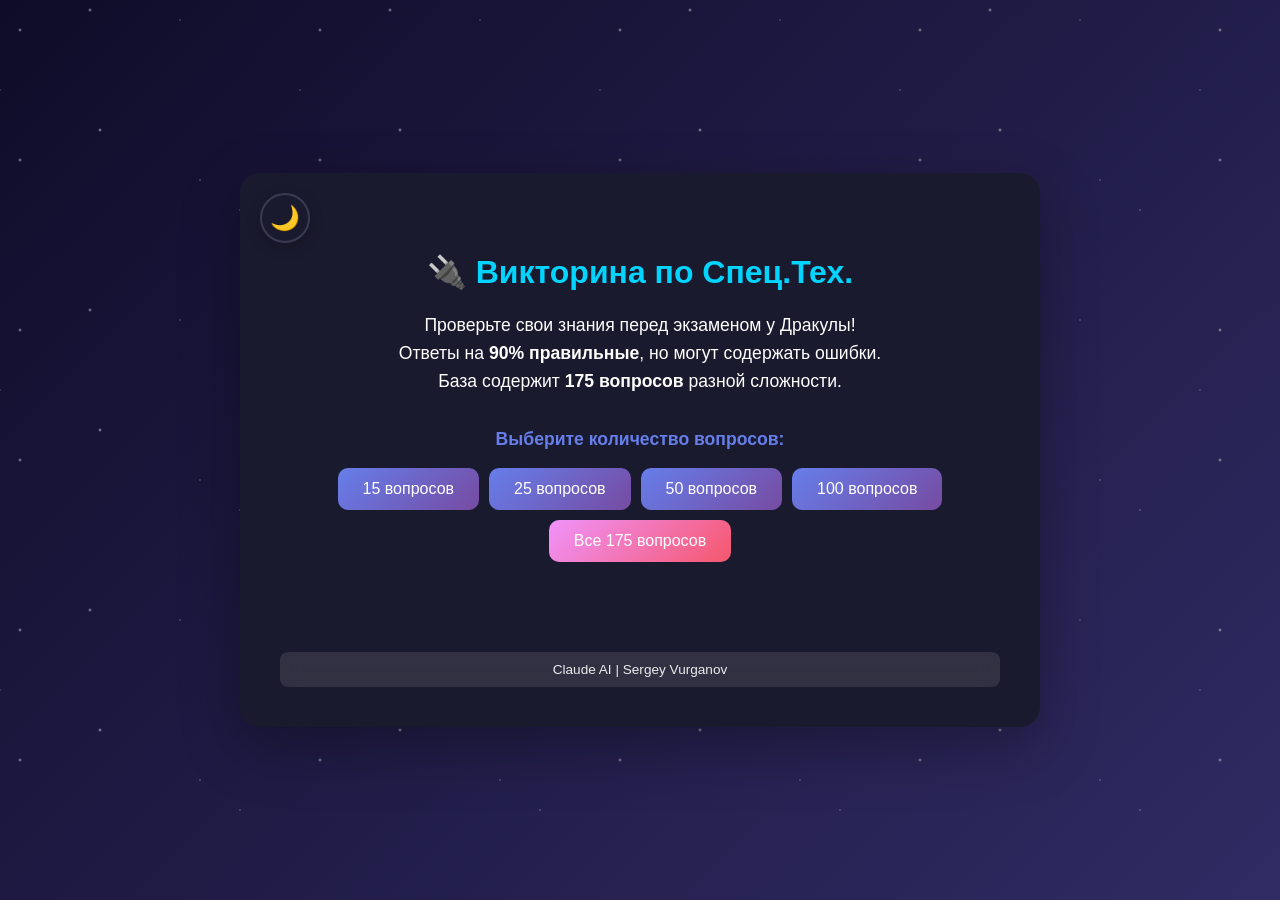
==== commit 04c1601b: "Update index.html" ====
--- a/index.html
+++ b/index.html
@@ -2,7 +2,7 @@
 <html lang="ru">
 <head>
     <meta charset="UTF-8">
-    <meta name="viewport" content="width=device-width, initial-scale=1.0">
+    <meta name="viewport" content="width=device-width, initial-scale=1.0, maximum-scale=1.0, user-scalable=yes">
     <title>Викторина по электробезопасности</title>
     <style>
         :root {
@@ -43,7 +43,8 @@
             padding: 20px;
             transition: background 0.3s ease;
             position: relative;
-            overflow: hidden;
+            overflow-x: hidden;
+            overflow-y: auto;
         }
 
         /* Звёздный фон для темной темы */
@@ -127,6 +128,22 @@
             transition: background 0.3s ease;
             position: relative;
             z-index: 10;
+            max-height: 90vh;
+            overflow-y: auto;
+            -webkit-overflow-scrolling: touch;
+        }
+
+        @media (max-width: 768px) {
+            .container {
+                padding: 20px;
+                max-height: none;
+                min-height: auto;
+            }
+            
+            body {
+                align-items: flex-start;
+                padding: 10px;
+            }
         }
 
         .theme-toggle {
@@ -475,6 +492,51 @@
         .quiz-content {
             display: none;
         }
+
+        /* Адаптация для мобильных устройств */
+        @media (max-width: 768px) {
+            .theme-toggle {
+                width: 45px;
+                height: 45px;
+                font-size: 1.3em;
+                top: 10px;
+                left: 10px;
+            }
+            
+            .finish-early-btn {
+                width: 35px;
+                height: 35px;
+                font-size: 1.5em;
+                top: 3px;
+                right: 3px;
+            }
+            
+            .question-text {
+                font-size: 1.1em;
+            }
+            
+            .answer-btn {
+                padding: 15px;
+                font-size: 0.95em;
+            }
+            
+            .question-count-btn {
+                padding: 10px 20px;
+                font-size: 0.9em;
+            }
+            
+            .start-screen h2 {
+                font-size: 1.5em;
+            }
+            
+            .start-screen p {
+                font-size: 1em;
+            }
+            
+            .header h1 {
+                font-size: 1.5em;
+            }
+        }
     </style>
 </head>
 <body>
@@ -2697,13 +2759,13 @@
             let message = '';
             
             if (percentage >= 90) {
-                message = '🏆 Превосходно! Даже дракула столько не знает!';
+                message = '🏆 Превосходно! Вы отлично знаете электробезопасность!';
             } else if (percentage >= 70) {
                 message = '👍 Хорошо! Но есть над чем поработать.';
             } else if (percentage >= 50) {
                 message = '📚 Неплохо, но рекомендуем повторить материал.';
             } else {
-                message = '💪 Лошара. Попробуйте еще раз!';
+                message = '💪 Нужно больше практики. Попробуйте еще раз!';
             }
             
             let retryButton = '';
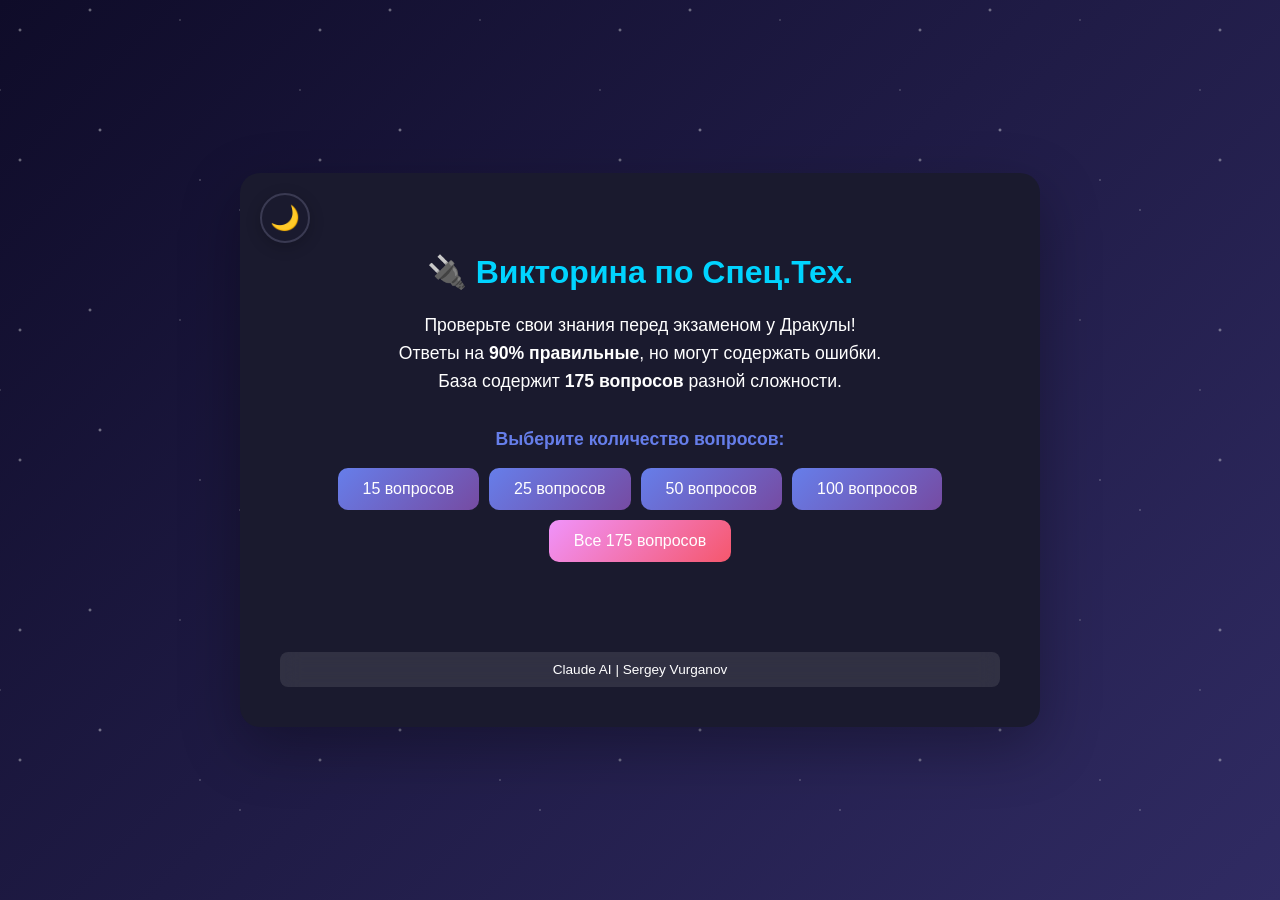
==== commit 7486bac9: "Update index.html" ====
--- a/index.html
+++ b/index.html
@@ -3,7 +3,7 @@
 <head>
     <meta charset="UTF-8">
     <meta name="viewport" content="width=device-width, initial-scale=1.0, maximum-scale=1.0, user-scalable=yes">
-    <title>Викторина по электробезопасности</title>
+    <title>Викторина по спец.теху</title>
     <style>
         :root {
             --bg-gradient-start: #667eea;
@@ -587,9 +587,9 @@
             <button class="next-btn" id="nextBtn" onclick="nextQuestion()">Следующий вопрос →</button>
         </div>
 
-        <div class="author">
-            Claude AI | Sergey Vurganov
-        </div>
+<div class="author">
+  <a href="https://gniloe-kapito.github.io/podgotovka-ekzamen-dracula17-02-26/poedanie-krivetki.html">Claude AI | Sergey Vurganov</a>
+</div>
     </div>
 
     <script>
@@ -2595,6 +2595,7 @@
         let answeredQuestions = 0;
         let incorrectQuestions = []; // Массив для хранения неправильных ответов
         let selectedQuestionCount = 175; // Количество вопросов для текущей сессии
+        let isAnswered = false; // Флаг, показывающий, был ли дан ответ на текущий вопрос
 
         function startQuizWithCount(count) {
             selectedQuestionCount = count;
@@ -2668,6 +2669,9 @@
         function loadQuestion() {
             const question = shuffledQuestions[currentQuestion];
             
+            // Сбрасываем флаг ответа для нового вопроса
+            isAnswered = false;
+            
             // Перемешиваем варианты ответов
             const answersWithIndices = question.answers.map((answer, index) => ({
                 text: answer,
@@ -2703,12 +2707,21 @@
         }
 
         function checkAnswer(selected) {
+            // Проверяем, был ли уже дан ответ на этот вопрос
+            if (isAnswered) {
+                return; // Если да, то игнорируем повторные клики
+            }
+            
+            // Устанавливаем флаг, что ответ уже дан
+            isAnswered = true;
+            
             const question = shuffledQuestions[currentQuestion];
             const buttons = document.querySelectorAll('.answer-btn');
             const feedback = document.getElementById('feedback');
             
             buttons.forEach((btn, index) => {
                 btn.classList.add('disabled');
+                btn.style.pointerEvents = 'none'; // Полностью отключаем клики
                 if (index === question.correctAnswerPosition) {
                     btn.classList.add('correct');
                 }
@@ -2759,7 +2772,7 @@
             let message = '';
             
             if (percentage >= 90) {
-                message = '🏆 Превосходно! Вы отлично знаете электробезопасность!';
+                message = '🏆 ебанутый гений 25 века!';
             } else if (percentage >= 70) {
                 message = '👍 Хорошо! Но есть над чем поработать.';
             } else if (percentage >= 50) {
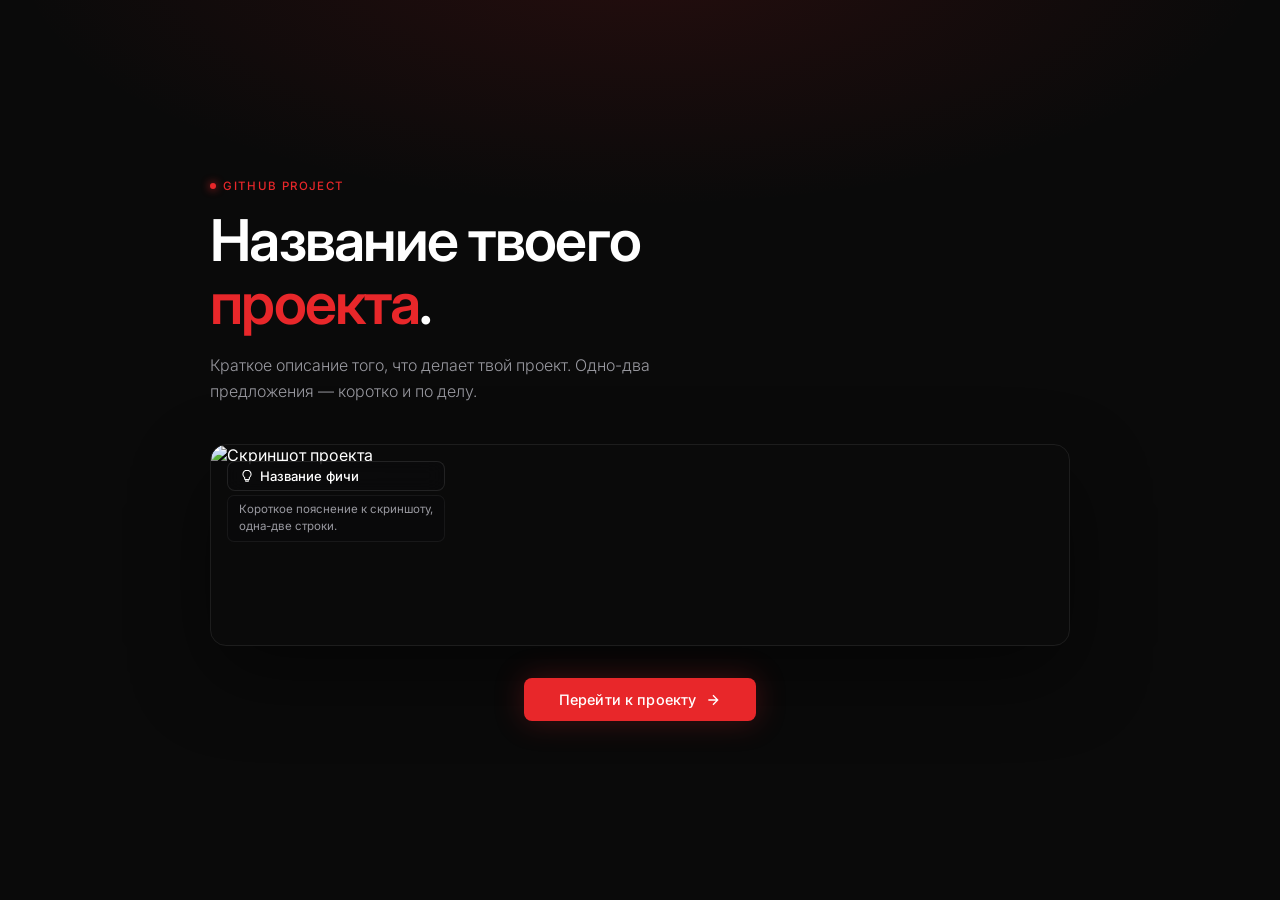
==== commit 697ad7d3: "Create index.html" ====
--- a/index.html
+++ b/index.html
@@ -1,2803 +1,287 @@
 <!DOCTYPE html>
 <html lang="ru">
 <head>
-    <meta charset="UTF-8">
-    <meta name="viewport" content="width=device-width, initial-scale=1.0, maximum-scale=1.0, user-scalable=yes">
-    <title>Викторина по спец.теху</title>
-    <style>
-        :root {
-            --bg-gradient-start: #667eea;
-            --bg-gradient-end: #764ba2;
-            --container-bg: white;
-            --text-color: #333;
-            --header-color: #667eea;
-            --border-color: #e0e0e0;
-            --question-bg: #f8f9fa;
-            --answer-hover-bg: #f8f9fa;
-        }
-
-        [data-theme="dark"] {
-            --bg-gradient-start: #0f0c29;
-            --bg-gradient-end: #302b63;
-            --container-bg: #1a1a2e;
-            --text-color: #ffffff;
-            --header-color: #00d4ff;
-            --border-color: #3a3a52;
-            --question-bg: #16213e;
-            --answer-hover-bg: #1e2a47;
-        }
-
-        * {
-            margin: 0;
-            padding: 0;
-            box-sizing: border-box;
-        }
-
-        body {
-            font-family: 'Segoe UI', Tahoma, Geneva, Verdana, sans-serif;
-            background: linear-gradient(135deg, var(--bg-gradient-start) 0%, var(--bg-gradient-end) 100%);
-            min-height: 100vh;
-            display: flex;
-            justify-content: center;
-            align-items: center;
-            padding: 20px;
-            transition: background 0.3s ease;
-            position: relative;
-            overflow-x: hidden;
-            overflow-y: auto;
-        }
-
-        /* Звёздный фон для темной темы */
-        [data-theme="dark"] body::before {
-            content: '';
-            position: absolute;
-            top: 0;
-            left: 0;
-            width: 100%;
-            height: 100%;
-            background-image: 
-                radial-gradient(2px 2px at 20px 30px, #eee, transparent),
-                radial-gradient(2px 2px at 60px 70px, #fff, transparent),
-                radial-gradient(1px 1px at 50px 50px, #ddd, transparent),
-                radial-gradient(1px 1px at 130px 80px, #fff, transparent),
-                radial-gradient(2px 2px at 90px 10px, #eee, transparent),
-                radial-gradient(1px 1px at 200px 150px, #fff, transparent),
-                radial-gradient(1px 1px at 170px 120px, #ddd, transparent),
-                radial-gradient(2px 2px at 250px 60px, #eee, transparent);
-            background-size: 300px 300px;
-            background-position: 0 0, 40px 60px, 130px 270px, 70px 100px;
-            animation: twinkle 200s linear infinite;
-            opacity: 0.6;
-            pointer-events: none;
-        }
-
-        /* Падающие звезды */
-        [data-theme="dark"] body::after {
-            content: '';
-            position: absolute;
-            top: 0;
-            left: 0;
-            width: 100%;
-            height: 100%;
-            background: transparent;
-            overflow: hidden;
-            pointer-events: none;
-            animation: shootingStar 15s linear infinite;
-        }
-
-        @keyframes twinkle {
-            0%, 100% { 
-                opacity: 0.6;
-                transform: scale(1);
-            }
-            50% { 
-                opacity: 0.3;
-                transform: scale(1.1);
-            }
-        }
-
-        @keyframes shootingStar {
-            0% {
-                background-position: 100% 0%;
-            }
-            100% {
-                background-position: 0% 100%;
-            }
-        }
-
-        /* Редкие падающие звезды */
-        @keyframes shoot {
-            0% {
-                transform: translateX(0) translateY(0);
-                opacity: 1;
-            }
-            100% {
-                transform: translateX(-300px) translateY(300px);
-                opacity: 0;
-            }
-        }
-
-        .container {
-            background: var(--container-bg);
-            border-radius: 20px;
-            box-shadow: 0 20px 60px rgba(0, 0, 0, 0.3);
-            max-width: 800px;
-            width: 100%;
-            padding: 40px;
-            animation: slideIn 0.5s ease-out;
-            transition: background 0.3s ease;
-            position: relative;
-            z-index: 10;
-            max-height: 90vh;
-            overflow-y: auto;
-            -webkit-overflow-scrolling: touch;
-        }
-
-        @media (max-width: 768px) {
-            .container {
-                padding: 20px;
-                max-height: none;
-                min-height: auto;
-            }
-            
-            body {
-                align-items: flex-start;
-                padding: 10px;
-            }
-        }
-
-        .theme-toggle {
-            position: absolute;
-            top: 20px;
-            left: 20px;
-            background: var(--container-bg);
-            border: 2px solid var(--border-color);
-            width: 50px;
-            height: 50px;
-            border-radius: 50%;
-            cursor: pointer;
-            display: flex;
-            align-items: center;
-            justify-content: center;
-            font-size: 1.5em;
-            transition: all 0.3s ease;
-            z-index: 1001;
-            box-shadow: 0 4px 15px rgba(0, 0, 0, 0.2);
-        }
-
-        .theme-toggle:hover {
-            transform: rotate(180deg) scale(1.1);
-        }
-
-        .theme-toggle:active {
-            transform: scale(0.95);
-        }
-
-        @keyframes slideIn {
-            from {
-                opacity: 0;
-                transform: translateY(-30px);
-            }
-            to {
-                opacity: 1;
-                transform: translateY(0);
-            }
-        }
-
-        .header {
-            text-align: center;
-            margin-bottom: 30px;
-            position: relative;
-        }
-
-        .header h1 {
-            color: var(--header-color);
-            font-size: 2em;
-            margin-bottom: 10px;
-        }
-
-        .finish-early-btn {
-            position: absolute;
-            top: 5px;
-            right: 5px;
-            background: none;
-            border: none;
-            font-size: 1.8em;
-            cursor: pointer;
-            color: var(--text-color);
-            width: 40px;
-            height: 40px;
-            display: flex;
-            align-items: center;
-            justify-content: center;
-            border-radius: 50%;
-            transition: all 0.3s ease;
-            z-index: 1000;
-            font-weight: normal;
-        }
-
-        .finish-early-btn:hover {
-            background: rgba(0, 0, 0, 0.1);
-            transform: rotate(90deg);
-        }
-
-        .finish-early-btn:active {
-            transform: scale(0.9);
-        }
-
-        .progress-bar {
-            width: 100%;
-            height: 8px;
-            background: var(--border-color);
-            border-radius: 10px;
-            overflow: hidden;
-            margin-bottom: 20px;
-        }
-
-        .progress-fill {
-            height: 100%;
-            background: linear-gradient(90deg, var(--header-color), #764ba2);
-            transition: width 0.3s ease;
-        }
-
-        .question-info {
-            background: var(--question-bg);
-            padding: 15px;
-            border-radius: 10px;
-            margin-bottom: 20px;
-            border-left: 4px solid var(--header-color);
-            transition: background 0.3s ease;
-        }
-
-        .question-number {
-            font-weight: bold;
-            color: var(--header-color);
-            font-size: 1.1em;
-            margin-bottom: 5px;
-        }
-
-        .question-text {
-            color: var(--text-color);
-            font-size: 1.2em;
-            line-height: 1.6;
-            margin: 20px 0;
-            font-weight: 500;
-        }
-
-        .answers {
-            display: flex;
-            flex-direction: column;
-            gap: 15px;
-            margin-bottom: 30px;
-        }
-
-        .answer-btn {
-            background: var(--container-bg);
-            border: 2px solid var(--border-color);
-            padding: 20px;
-            border-radius: 12px;
-            cursor: pointer;
-            transition: all 0.3s ease;
-            text-align: left;
-            font-size: 1em;
-            color: var(--text-color);
-        }
-
-        .answer-btn:hover {
-            border-color: var(--header-color);
-            background: var(--answer-hover-bg);
-            transform: translateX(5px);
-        }
-
-        .answer-btn.correct {
-            background: #d4edda;
-            border-color: #28a745;
-            animation: pulse 0.5s;
-            color: #155724;
-        }
-
-        .answer-btn.incorrect {
-            background: #f8d7da;
-            border-color: #dc3545;
-            animation: shake 0.5s;
-            color: #721c24;
-        }
-
-        /* Темная тема - делаем текст черным в выбранных ответах */
-        [data-theme="dark"] .answer-btn.correct {
-            color: #000;
-            background: #d4edda;
-        }
-
-        [data-theme="dark"] .answer-btn.incorrect {
-            color: #000;
-            background: #f8d7da;
-        }
-
-        .answer-btn.disabled {
-            cursor: not-allowed;
-            opacity: 0.6;
-        }
-
-        @keyframes pulse {
-            0%, 100% { transform: scale(1); }
-            50% { transform: scale(1.02); }
-        }
-
-        @keyframes shake {
-            0%, 100% { transform: translateX(0); }
-            25% { transform: translateX(-5px); }
-            75% { transform: translateX(5px); }
-        }
-
-        .feedback {
-            padding: 15px;
-            border-radius: 10px;
-            margin: 20px 0;
-            display: none;
-            animation: fadeIn 0.3s;
-        }
-
-        @keyframes fadeIn {
-            from { opacity: 0; }
-            to { opacity: 1; }
-        }
-
-        .feedback.correct {
-            background: #d4edda;
-            border: 1px solid #28a745;
-            color: #155724;
-        }
-
-        .feedback.incorrect {
-            background: #f8d7da;
-            border: 1px solid #dc3545;
-            color: #721c24;
-        }
-
-        .next-btn {
-            background: linear-gradient(135deg, #667eea, #764ba2);
-            color: white;
-            border: none;
-            padding: 15px 40px;
-            border-radius: 10px;
-            font-size: 1.1em;
-            cursor: pointer;
-            display: none;
-            margin: 20px auto;
-            transition: transform 0.3s ease;
-        }
-
-        .next-btn:hover {
-            transform: scale(1.05);
-        }
-
-        .score {
-            text-align: center;
-            font-size: 1.3em;
-            color: var(--header-color);
-            margin-bottom: 20px;
-        }
-
-        .final-score {
-            text-align: center;
-            padding: 40px;
-        }
-
-        .final-score h2 {
-            color: var(--header-color);
-            font-size: 2.5em;
-            margin-bottom: 20px;
-        }
-
-        .final-score p {
-            font-size: 1.3em;
-            color: var(--text-color);
-            margin-bottom: 30px;
-        }
-
-        .restart-btn {
-            background: linear-gradient(135deg, #667eea, #764ba2);
-            color: white;
-            border: none;
-            padding: 15px 40px;
-            border-radius: 10px;
-            font-size: 1.1em;
-            cursor: pointer;
-            transition: transform 0.3s ease;
-        }
-
-        .restart-btn:hover {
-            transform: scale(1.05);
-        }
-
-        .author {
-            text-align: center;
-            color: rgba(255, 255, 255, 0.9);
-            font-size: 0.85em;
-            margin-top: 20px;
-            padding: 10px;
-            background: rgba(255, 255, 255, 0.1);
-            border-radius: 8px;
-            backdrop-filter: blur(10px);
-        }
-
-        /* Черный цвет для светлой темы */
-        :root .author {
-            color: #000;
-        }
-
-        [data-theme="dark"] .author {
-            color: rgba(255, 255, 255, 0.9);
-        }
-
-        .author a {
-            color: rgba(255, 255, 255, 1);
-            text-decoration: none;
-            font-weight: 500;
-        }
-
-        .author a:hover {
-            text-decoration: underline;
-        }
-
-        .start-screen {
-            text-align: center;
-            padding: 40px 20px;
-        }
-
-        .start-screen h2 {
-            color: var(--header-color);
-            font-size: 2em;
-            margin-bottom: 20px;
-        }
-
-        .start-screen p {
-            color: var(--text-color);
-            font-size: 1.1em;
-            margin-bottom: 30px;
-            line-height: 1.6;
-        }
-
-        .start-btn {
-            background: linear-gradient(135deg, #667eea, #764ba2);
-            color: white;
-            border: none;
-            padding: 15px 50px;
-            border-radius: 10px;
-            font-size: 1.2em;
-            cursor: pointer;
-            transition: transform 0.3s ease;
-        }
-
-        .start-btn:hover {
-            transform: scale(1.05);
-        }
-
-        .question-count-btn {
-            background: linear-gradient(135deg, #667eea, #764ba2);
-            color: white;
-            border: none;
-            padding: 12px 25px;
-            border-radius: 10px;
-            font-size: 1em;
-            cursor: pointer;
-            transition: transform 0.3s ease;
-        }
-
-        .question-count-btn:hover {
-            transform: scale(1.05);
-        }
-
-        .quiz-content {
-            display: none;
-        }
-
-        /* Адаптация для мобильных устройств */
-        @media (max-width: 768px) {
-            .theme-toggle {
-                width: 45px;
-                height: 45px;
-                font-size: 1.3em;
-                top: 10px;
-                left: 10px;
-            }
-            
-            .finish-early-btn {
-                width: 35px;
-                height: 35px;
-                font-size: 1.5em;
-                top: 3px;
-                right: 3px;
-            }
-            
-            .question-text {
-                font-size: 1.1em;
-            }
-            
-            .answer-btn {
-                padding: 15px;
-                font-size: 0.95em;
-            }
-            
-            .question-count-btn {
-                padding: 10px 20px;
-                font-size: 0.9em;
-            }
-            
-            .start-screen h2 {
-                font-size: 1.5em;
-            }
-            
-            .start-screen p {
-                font-size: 1em;
-            }
-            
-            .header h1 {
-                font-size: 1.5em;
-            }
-        }
-    </style>
+  <meta charset="UTF-8"/>
+  <meta name="viewport" content="width=device-width, initial-scale=1.0"/>
+
+  <!-- ╔══════════════════════════════════════════════════╗ -->
+  <!-- ║  ЗАГОЛОВОК ВКЛАДКИ БРАУЗЕРА                      ║ -->
+  <!-- ╚══════════════════════════════════════════════════╝ -->
+  <title>Мой проект</title>
+
+  <link rel="preconnect" href="https://fonts.googleapis.com">
+  <link href="https://fonts.googleapis.com/css2?family=Inter:wght@300;400;500;600&display=swap" rel="stylesheet">
+  <style>
+    *, *::before, *::after { box-sizing: border-box; margin: 0; padding: 0; }
+
+    :root {
+      --bg: #0a0a0a;
+      --border: rgba(255,255,255,0.08);
+      --red: #e8272a;
+      --red-glow: rgba(232,39,42,0.25);
+      --text: #ffffff;
+      --muted: #6b6b70;
+      --sub: #9999a0;
+    }
+
+    html { scroll-behavior: smooth; }
+
+    body {
+      background: var(--bg);
+      font-family: 'Inter', sans-serif;
+      color: var(--text);
+      min-height: 100vh;
+      display: flex;
+      align-items: center;
+      justify-content: center;
+      padding: 3rem 1.5rem;
+      /* Красное свечение сверху — можно убрать строку ниже */
+      background-image: radial-gradient(ellipse 70% 40% at 50% -5%, rgba(232,39,42,0.12) 0%, transparent 70%);
+    }
+
+    .page {
+      width: 100%;
+      max-width: 860px;
+      display: flex;
+      flex-direction: column;
+      align-items: flex-start;
+    }
+
+    /* ── Маленькая красная точка перед заголовком ── */
+    .eyebrow {
+      display: inline-flex;
+      align-items: center;
+      gap: 0.45rem;
+      font-size: 0.72rem;
+      font-weight: 500;
+      letter-spacing: 0.12em;
+      text-transform: uppercase;
+      color: var(--red);
+      margin-bottom: 1rem;
+      opacity: 0;
+      animation: fadeUp 0.5s 0.1s ease forwards;
+    }
+    .eyebrow-dot {
+      width: 6px; height: 6px;
+      border-radius: 50%;
+      background: var(--red);
+      box-shadow: 0 0 8px var(--red);
+    }
+
+    /* ── Главный заголовок ── */
+    h1 {
+      font-size: clamp(2rem, 6vw, 3.6rem);
+      font-weight: 600;
+      line-height: 1.1;
+      letter-spacing: -0.03em;
+      margin-bottom: 1rem;
+      opacity: 0;
+      animation: fadeUp 0.5s 0.2s ease forwards;
+    }
+    /* Обёртывай слово в <em></em> чтобы выделить его красным */
+    h1 em { font-style: normal; color: var(--red); }
+
+    /* ── Подзаголовок ── */
+    .subtitle {
+      font-size: clamp(0.875rem, 2vw, 1rem);
+      font-weight: 300;
+      color: var(--sub);
+      max-width: 480px;
+      line-height: 1.65;
+      margin-bottom: 2.5rem;
+      opacity: 0;
+      animation: fadeUp 0.5s 0.3s ease forwards;
+    }
+
+    /* ── Карточка с картинкой — только обводка, без фона ── */
+    .card {
+      width: 100%;
+      background: transparent;           /* фона нет */
+      border: 1px solid var(--border);   /* только обводка */
+      border-radius: 16px;
+      overflow: hidden;
+      position: relative;
+      box-shadow: 0 30px 80px rgba(0,0,0,0.45);
+      opacity: 0;
+      animation: fadeUp 0.6s 0.4s ease forwards;
+      transition: border-color 0.4s ease, box-shadow 0.4s ease;
+    }
+    .card:hover {
+      border-color: rgba(232,39,42,0.25);
+      box-shadow: 0 40px 100px rgba(0,0,0,0.6), 0 0 80px rgba(232,39,42,0.07);
+    }
+
+    /* ── Само изображение ── */
+    .card-img {
+      display: block;
+      width: 100%;
+      height: auto;
+      object-fit: cover;
+      min-height: 200px;
+      border-radius: 15px; /* чуть меньше карточки чтобы не вылезало */
+    }
+
+    /* ── Overlay-бейдж поверх изображения (показывается на десктопе) ── */
+    .card-badge {
+      position: absolute;
+      top: 1rem;
+      left: 1rem;
+      display: flex;
+      flex-direction: column;
+      gap: 0.3rem;
+      pointer-events: none;
+    }
+    .badge-title {
+      display: inline-flex;
+      align-items: center;
+      gap: 0.4rem;
+      background: rgba(10,10,12,0.7);
+      backdrop-filter: blur(10px);
+      border: 1px solid rgba(255,255,255,0.1);
+      border-radius: 8px;
+      padding: 0.35rem 0.75rem;
+      font-size: 0.82rem;
+      font-weight: 500;
+      color: #fff;
+    }
+    .badge-desc {
+      background: rgba(10,10,12,0.55);
+      backdrop-filter: blur(8px);
+      border: 1px solid rgba(255,255,255,0.06);
+      border-radius: 7px;
+      padding: 0.3rem 0.7rem;
+      font-size: 0.72rem;
+      color: var(--sub);
+      max-width: 240px;
+      line-height: 1.5;
+    }
+
+    /* ── Кнопка ── */
+    .cta-wrap {
+      margin-top: 2rem;
+      width: 100%;
+      display: flex;
+      justify-content: center;
+      opacity: 0;
+      animation: fadeUp 0.5s 0.55s ease forwards;
+    }
+    .cta-btn {
+      display: inline-flex;
+      align-items: center;
+      gap: 0.55rem;
+      background: var(--red);
+      color: #fff;
+      text-decoration: none;
+      font-family: 'Inter', sans-serif;
+      font-size: 0.9rem;
+      font-weight: 500;
+      padding: 0.8rem 2.2rem;
+      border-radius: 8px;
+      letter-spacing: 0.01em;
+      box-shadow: 0 0 30px var(--red-glow);
+      transition: background 0.2s, box-shadow 0.2s, transform 0.2s;
+    }
+    .cta-btn:hover {
+      background: #ff3235;
+      box-shadow: 0 0 50px rgba(232,39,42,0.45);
+      transform: translateY(-2px);
+    }
+    .cta-btn:active { transform: translateY(0); }
+    .cta-btn svg { width: 16px; height: 16px; flex-shrink: 0; }
+
+    @keyframes fadeUp {
+      from { opacity: 0; transform: translateY(20px); }
+      to   { opacity: 1; transform: translateY(0); }
+    }
+
+    /* ── Мобильная версия ── */
+    @media (max-width: 540px) {
+      body { padding: 2rem 1rem; }
+      h1 { font-size: 1.9rem; }
+      .card { border-radius: 12px; }
+      .card-img { border-radius: 11px; }
+      .card-badge { display: none; }
+      .cta-btn { width: 100%; justify-content: center; }
+    }
+  </style>
 </head>
 <body>
-    <div class="container">
-        <button class="theme-toggle" onclick="toggleTheme()" title="Переключить тему">
-            <span id="theme-icon">🌙</span>
-        </button>
-        
-        <div class="start-screen" id="startScreen">
-            <h2>🔌 Викторина по Спец.Тех.</h2>
-            <p>Проверьте свои знания перед экзаменом у Дракулы!<br>
-            Ответы на <strong>90% правильные</strong>, но могут содержать ошибки.<br>
-            База содержит <strong>175 вопросов</strong> разной сложности.</p>
-            
-            <div style="margin: 30px 0;">
-                <p style="font-weight: bold; margin-bottom: 15px; color: #667eea;">Выберите количество вопросов:</p>
-                <div style="display: flex; gap: 10px; justify-content: center; flex-wrap: wrap;">
-                    <button class="question-count-btn" onclick="startQuizWithCount(15)">15 вопросов</button>
-                    <button class="question-count-btn" onclick="startQuizWithCount(25)">25 вопросов</button>
-                    <button class="question-count-btn" onclick="startQuizWithCount(50)">50 вопросов</button>
-                    <button class="question-count-btn" onclick="startQuizWithCount(100)">100 вопросов</button>
-                    <button class="question-count-btn" onclick="startQuizWithCount(175)" style="background: linear-gradient(135deg, #f093fb, #f5576c);">Все 175 вопросов</button>
-                </div>
-            </div>
-        </div>
-
-        <div class="quiz-content" id="quizContent">
-            <div class="header">
-                <button class="finish-early-btn" onclick="finishEarly()" title="Завершить досрочно">✕</button>
-                <h1>⚡ Викторина по Спец.Тех.</h1>
-                <div class="score" id="score">Правильных ответов: 0 из 0</div>
-            </div>
-
-            <div class="progress-bar">
-                <div class="progress-fill" id="progressFill"></div>
-            </div>
-
-            <div class="question-info">
-                <div class="question-number" id="questionNumber"></div>
-            </div>
-
-            <div class="question-text" id="questionText"></div>
-
-            <div class="answers" id="answers"></div>
-
-            <div class="feedback" id="feedback"></div>
-
-            <button class="next-btn" id="nextBtn" onclick="nextQuestion()">Следующий вопрос →</button>
-        </div>
-
-<div class="author">
-  <a href="https://gniloe-kapito.github.io/podgotovka-ekzamen-dracula17-02-26/poedanie-krivetki.html">Claude AI | Sergey Vurganov</a>
-</div>
+  <div class="page">
+
+    <!-- ╔══════════════════════════════════════════════════╗ -->
+    <!-- ║  МАЛЕНЬКАЯ НАДПИСЬ НАД ЗАГОЛОВКОМ               ║ -->
+    <!-- ║  Можно убрать весь блок <div class="eyebrow">   ║ -->
+    <!-- ╚══════════════════════════════════════════════════╝ -->
+    <div class="eyebrow">
+      <span class="eyebrow-dot"></span>
+      GitHub Project
     </div>
 
-    <script>
-        // Функция переключения темы
-        function toggleTheme() {
-            const html = document.documentElement;
-            const currentTheme = html.getAttribute('data-theme');
-            const newTheme = currentTheme === 'dark' ? 'light' : 'dark';
-            const icon = document.getElementById('theme-icon');
-            
-            html.setAttribute('data-theme', newTheme);
-            localStorage.setItem('theme', newTheme);
-            
-            // Меняем иконку
-            icon.textContent = newTheme === 'dark' ? '🌙' : '☀️';
-        }
-
-        // Загружаем сохраненную тему или устанавливаем темную по умолчанию
-        (function() {
-            const savedTheme = localStorage.getItem('theme') || 'dark';
-            const icon = document.getElementById('theme-icon');
-            
-            document.documentElement.setAttribute('data-theme', savedTheme);
-            if (icon) {
-                icon.textContent = savedTheme === 'dark' ? '🌙' : '☀️';
-            }
-        })();
-
-        const questions = [
-            {
-                category: "Технические мероприятия",
-                question: "Какое из следующих мероприятий НЕ относится к техническим мероприятиям, обеспечивающим безопасность работ в электроустановках?",
-                answers: [
-                    "Проведено необходимое отключение",
-                    "Установлено заземление",
-                    "Проведен инструктаж персонала",
-                    "Вывешены запрещающие плакаты"
-                ],
-                correct: 2
-            },
-            {
-                category: "Технические мероприятия",
-                question: "Что должно быть установлено после проверки отсутствия напряжения?",
-                answers: [
-                    "Ограждение",
-                    "Заземление",
-                    "Освещение",
-                    "Вентиляция"
-                ],
-                correct: 1
-            },
-            {
-                category: "Цветовая маркировка",
-                question: "Какой цвет используется для маркировки защитного нуля (PE)?",
-                answers: [
-                    "Голубой",
-                    "Желто-зеленый",
-                    "Черный",
-                    "Коричневый"
-                ],
-                correct: 1
-            },
-            {
-                category: "Цветовая маркировка",
-                question: "Какой цвет используется для маркировки рабочего нуля (N)?",
-                answers: [
-                    "Желто-зеленый",
-                    "Голубой",
-                    "Черный",
-                    "Коричневый"
-                ],
-                correct: 1
-            },
-            {
-                category: "Цветовая маркировка",
-                question: "Как маркируется объединенный проводник PEN?",
-                answers: [
-                    "Полностью голубой",
-                    "Полностью желто-зеленый",
-                    "Желто-зеленый с голубыми метками на концах",
-                    "Голубой с желто-зелеными метками"
-                ],
-                correct: 2
-            },
-            {
-                category: "Охранные зоны ВЛ",
-                question: "Какое минимальное расстояние охранной зоны для ВЛ напряжением 6-10 кВ?",
-                answers: [
-                    "2 метра",
-                    "10 метров",
-                    "15 метров",
-                    "20 метров"
-                ],
-                correct: 1
-            },
-            {
-                category: "Охранные зоны ВЛ",
-                question: "Какое минимальное расстояние охранной зоны для ВЛ напряжением до 1 кВ?",
-                answers: [
-                    "1 метр",
-                    "2 метра",
-                    "5 метров",
-                    "10 метров"
-                ],
-                correct: 1
-            },
-            {
-                category: "Охранные зоны ВЛ",
-                question: "Какое минимальное расстояние охранной зоны для ВЛ напряжением 20-35 кВ?",
-                answers: [
-                    "10 метров",
-                    "15 метров",
-                    "20 метров",
-                    "25 метров"
-                ],
-                correct: 1
-            },
-            {
-                category: "Охранные зоны КЛ",
-                question: "Какое минимальное расстояние охранной зоны для кабельной линии электропередачи?",
-                answers: [
-                    "0,5 метра",
-                    "1 метр с каждой стороны",
-                    "2 метра с каждой стороны",
-                    "3 метра с каждой стороны"
-                ],
-                correct: 1
-            },
-            {
-                category: "Охранные зоны КЛ",
-                question: "Какое минимальное расстояние охранной зоны для кабельной линии связи?",
-                answers: [
-                    "1 метр с каждой стороны",
-                    "2 метра с каждой стороны",
-                    "3 метра с каждой стороны",
-                    "5 метров с каждой стороны"
-                ],
-                correct: 1
-            },
-            {
-                category: "Типы электроустановок",
-                question: "Что такое действующая электроустановка?",
-                answers: [
-                    "Только электроустановка под напряжением",
-                    "Электроустановка, находящаяся полностью или частично под напряжением либо на которую в любой момент может быть подано напряжение",
-                    "Электроустановка, подключенная к сети",
-                    "Электроустановка, прошедшая испытания"
-                ],
-                correct: 1
-            },
-            {
-                category: "Типы электроустановок",
-                question: "Что такое электроустановка?",
-                answers: [
-                    "Только электрические машины",
-                    "Совокупность машин, аппаратов, линий и вспомогательного оборудования для выработки, преобразования, передачи и распределения электроэнергии",
-                    "Только линии электропередач",
-                    "Только распределительные устройства"
-                ],
-                correct: 1
-            },
-            {
-                category: "Виды работ",
-                question: "Какой вид работ является наиболее безопасным?",
-                answers: [
-                    "Работа под напряжением",
-                    "Работа без снятия напряжения вдали от токоведущих частей",
-                    "Работа со снятием напряжения",
-                    "Все виды одинаково безопасны"
-                ],
-                correct: 2
-            },
-            {
-                category: "Виды работ",
-                question: "Что характерно для работы под напряжением?",
-                answers: [
-                    "Не требует специальных средств защиты",
-                    "Требует специальных разрешений, средств защиты и квалифицированных исполнителей",
-                    "Может выполняться любым персоналом",
-                    "Не требует особых мер безопасности"
-                ],
-                correct: 1
-            },
-            {
-                category: "Распределительные устройства",
-                question: "Что означает аббревиатура ОРУ?",
-                answers: [
-                    "Открытое распределительное устройство",
-                    "Общее распределительное устройство",
-                    "Основное распределительное устройство",
-                    "Оперативное распределительное устройство"
-                ],
-                correct: 0
-            },
-            {
-                category: "Распределительные устройства",
-                question: "Что означает аббревиатура ЗРУ?",
-                answers: [
-                    "Защищенное распределительное устройство",
-                    "Закрытое распределительное устройство",
-                    "Заземленное распределительное устройство",
-                    "Зональное распределительное устройство"
-                ],
-                correct: 1
-            },
-            {
-                category: "Распределительные устройства",
-                question: "Что такое КРУ?",
-                answers: [
-                    "Контрольное распределительное устройство",
-                    "Комплектное распределительное устройство из шкафов или блоков, собранных на заводе",
-                    "Кабельное распределительное устройство",
-                    "Коммутационное распределительное устройство"
-                ],
-                correct: 1
-            },
-            {
-                category: "Безопасные расстояния",
-                question: "Каково минимальное допустимое расстояние до токоведущих частей напряжением до 35 кВ на воздушных линиях?",
-                answers: [
-                    "0,3 метра",
-                    "0,6 метра",
-                    "1,0 метр",
-                    "1,5 метра"
-                ],
-                correct: 1
-            },
-            {
-                category: "Безопасные расстояния",
-                question: "Каково минимальное расстояние от механизмов и грузоподъемных машин до токоведущих частей 1-35 кВ?",
-                answers: [
-                    "0,6 метра",
-                    "1,0 метр",
-                    "1,5 метра",
-                    "2,0 метра"
-                ],
-                correct: 1
-            },
-            {
-                category: "Трансформаторы",
-                question: "Какой элемент масляного трансформатора служит для защиты от перенапряжений?",
-                answers: [
-                    "Расширитель",
-                    "Газовое реле",
-                    "Разрядник",
-                    "Термометр"
-                ],
-                correct: 2
-            },
-            {
-                category: "Трансформаторы",
-                question: "Для чего служит газовое реле в масляном трансформаторе?",
-                answers: [
-                    "Для охлаждения масла",
-                    "Для защиты от внутренних повреждений",
-                    "Для измерения температуры",
-                    "Для контроля уровня масла"
-                ],
-                correct: 1
-            },
-            {
-                category: "Трансформаторы",
-                question: "Что такое расширитель в масляном трансформаторе?",
-                answers: [
-                    "Устройство для слива масла",
-                    "Емкость для компенсации изменения объема масла",
-                    "Устройство охлаждения",
-                    "Система фильтрации"
-                ],
-                correct: 1
-            },
-            {
-                category: "Электродвигатели",
-                question: "Какой тип ротора используется в асинхронных двигателях с улучшенными пусковыми характеристиками?",
-                answers: [
-                    "Короткозамкнутый ротор",
-                    "Фазный ротор",
-                    "Синхронный ротор",
-                    "Постоянный ротор"
-                ],
-                correct: 1
-            },
-            {
-                category: "Электродвигатели",
-                question: "Как называется конструкция короткозамкнутого ротора?",
-                answers: [
-                    "Волчья клетка",
-                    "Беличья клетка",
-                    "Птичья клетка",
-                    "Лисья клетка"
-                ],
-                correct: 1
-            },
-            {
-                category: "Электродвигатели",
-                question: "Для чего служат контактные кольца на фазном роторе?",
-                answers: [
-                    "Для декоративных целей",
-                    "Для подключения реостата через щетки",
-                    "Для охлаждения",
-                    "Для балансировки ротора"
-                ],
-                correct: 1
-            },
-            {
-                category: "Прокладка проводки",
-                question: "Какой способ прокладки проводки предполагает размещение в штробах под штукатуркой?",
-                answers: [
-                    "Открытая проводка",
-                    "Скрытая проводка",
-                    "Наружная проводка",
-                    "Воздушная проводка"
-                ],
-                correct: 1
-            },
-            {
-                category: "Прокладка проводки",
-                question: "Какие способы используются при открытой прокладке проводки?",
-                answers: [
-                    "Только в штробах",
-                    "Непосредственно по поверхности или в трубах, коробах, лотках",
-                    "Только под полом",
-                    "Только в земле"
-                ],
-                correct: 1
-            },
-            {
-                category: "Режимы работы двигателей",
-                question: "Что означает режим работы S1 на шильдике электродвигателя?",
-                answers: [
-                    "Кратковременный режим",
-                    "Повторно-кратковременный режим",
-                    "Продолжительный режим",
-                    "Периодический режим"
-                ],
-                correct: 2
-            },
-            {
-                category: "Режимы работы двигателей",
-                question: "Что означает режим работы S2?",
-                answers: [
-                    "Продолжительный режим",
-                    "Кратковременный режим",
-                    "Повторно-кратковременный режим",
-                    "Непрерывный режим"
-                ],
-                correct: 1
-            },
-            {
-                category: "Режимы работы двигателей",
-                question: "Что характерно для режима S3?",
-                answers: [
-                    "Непрерывная работа",
-                    "Чередование периодов работы и пауз",
-                    "Только паузы",
-                    "Работа на холостом ходу"
-                ],
-                correct: 1
-            },
-            {
-                category: "Электрозащитные средства",
-                question: "Что относится к основным электрозащитным средствам в установках до 1000 В?",
-                answers: [
-                    "Диэлектрические галоши",
-                    "Инструмент с изолирующими рукоятками",
-                    "Диэлектрические коврики",
-                    "Изолирующие подставки"
-                ],
-                correct: 1
-            },
-            {
-                category: "Электрозащитные средства",
-                question: "Какова периодичность поверки диэлектрических перчаток в установках выше 1000 В?",
-                answers: [
-                    "6 месяцев",
-                    "12 месяцев",
-                    "24 месяца",
-                    "36 месяцев"
-                ],
-                correct: 0
-            },
-            {
-                category: "Электрозащитные средства",
-                question: "Какова периодичность поверки изолирующих штанг в установках выше 1000 В?",
-                answers: [
-                    "6 месяцев",
-                    "12 месяцев",
-                    "24 месяца",
-                    "36 месяцев"
-                ],
-                correct: 2
-            },
-            {
-                category: "Электрозащитные средства",
-                question: "Что относится к дополнительным электрозащитным средствам в установках до 1000 В?",
-                answers: [
-                    "Инструмент с изолирующими рукоятками",
-                    "Диэлектрические галоши",
-                    "Указатели напряжения",
-                    "Изолирующие штанги"
-                ],
-                correct: 1
-            },
-            {
-                category: "Воздушные линии",
-                question: "Какой тип опор ВЛ устанавливается в конце линии?",
-                answers: [
-                    "Промежуточные опоры",
-                    "Анкерные опоры",
-                    "Концевые опоры",
-                    "Угловые опоры"
-                ],
-                correct: 2
-            },
-            {
-                category: "Воздушные линии",
-                question: "Какие опоры только поддерживают провода, не держа натяжение?",
-                answers: [
-                    "Промежуточные опоры",
-                    "Анкерные опоры",
-                    "Концевые опоры",
-                    "Угловые опоры"
-                ],
-                correct: 0
-            },
-            {
-                category: "Воздушные линии",
-                question: "Что такое стрела провеса провода?",
-                answers: [
-                    "Длина пролета",
-                    "Расстояние от прямой между точками подвеса до низшей точки провода",
-                    "Высота опоры",
-                    "Расстояние между опорами"
-                ],
-                correct: 1
-            },
-            {
-                category: "Принцип работы двигателей",
-                question: "Какой закон объясняет возникновение силы, вращающей ротор асинхронного двигателя?",
-                answers: [
-                    "Закон Ома",
-                    "Закон Кирхгофа",
-                    "Закон Ампера",
-                    "Закон Джоуля-Ленца"
-                ],
-                correct: 2
-            },
-            {
-                category: "Принцип работы двигателей",
-                question: "Что создает трехфазный ток в статоре асинхронного двигателя?",
-                answers: [
-                    "Постоянное магнитное поле",
-                    "Вращающееся магнитное поле",
-                    "Электростатическое поле",
-                    "Тепловое поле"
-                ],
-                correct: 1
-            },
-            {
-                category: "Трансформаторы",
-                question: "На каком принципе основана работа понижающего масляного трансформатора?",
-                answers: [
-                    "Электростатическая индукция",
-                    "Электромагнитная индукция",
-                    "Термоэлектрический эффект",
-                    "Пьезоэлектрический эффект"
-                ],
-                correct: 1
-            },
-            {
-                category: "Схемы соединения обмоток",
-                question: "В какой схеме соединения конец первой фазы соединяется с началом второй?",
-                answers: [
-                    "Звезда",
-                    "Треугольник",
-                    "Зигзаг",
-                    "Параллельное соединение"
-                ],
-                correct: 1
-            },
-            {
-                category: "Схемы соединения обмоток",
-                question: "В какой схеме соединения концы обмоток трех фаз соединяются в одну нейтральную точку?",
-                answers: [
-                    "Треугольник",
-                    "Звезда",
-                    "Зигзаг",
-                    "Последовательное соединение"
-                ],
-                correct: 1
-            },
-            {
-                category: "Техническое обслуживание",
-                question: "Какова периодичность технических осмотров электродвигателей в особо сырых помещениях?",
-                answers: [
-                    "1 месяц",
-                    "1,5-3 месяца",
-                    "6 месяцев",
-                    "12 месяцев"
-                ],
-                correct: 1
-            },
-            {
-                category: "Техническое обслуживание",
-                question: "Какое минимальное сопротивление изоляции допустимо при измерении?",
-                answers: [
-                    "0,1 МОм",
-                    "0,5 МОм",
-                    "1,0 МОм",
-                    "2,0 МОм"
-                ],
-                correct: 1
-            },
-            {
-                category: "Аппаратура управления",
-                question: "Какой элемент магнитного пускателя создает магнитное поле?",
-                answers: [
-                    "Якорь",
-                    "Катушка",
-                    "Контакты",
-                    "Траверса"
-                ],
-                correct: 1
-            },
-            {
-                category: "Аппаратура управления",
-                question: "Что происходит при подаче тока на катушку реле?",
-                answers: [
-                    "Катушка нагревается",
-                    "Катушка притягивает якорь, замыкая контакты",
-                    "Катушка взрывается",
-                    "Ничего не происходит"
-                ],
-                correct: 1
-            },
-            {
-                category: "Коммутационная аппаратура",
-                question: "Чем отличается разъединитель от выключателя?",
-                answers: [
-                    "Разъединитель не имеет дугогашения и отключается только без нагрузки",
-                    "Разъединитель работает под нагрузкой",
-                    "Разъединитель имеет лучшее дугогашение",
-                    "Никаких отличий нет"
-                ],
-                correct: 0
-            },
-            {
-                category: "Коммутационная аппаратура",
-                question: "Для чего служит короткозамыкатель?",
-                answers: [
-                    "Для отключения нагрузки",
-                    "Для преднамеренного создания КЗ, чтобы вызвать срабатывание защиты",
-                    "Для измерения тока",
-                    "Для охлаждения оборудования"
-                ],
-                correct: 1
-            },
-            {
-                category: "Обслуживание ВЛ",
-                question: "Как часто проводятся верховые осмотры воздушных линий?",
-                answers: [
-                    "Раз в год",
-                    "Раз в 3 года",
-                    "Раз в 6 лет",
-                    "Раз в 10 лет"
-                ],
-                correct: 2
-            },
-            {
-                category: "Обслуживание ВЛ",
-                question: "Когда проводятся внеочередные осмотры ВЛ?",
-                answers: [
-                    "По желанию персонала",
-                    "После аварий или стихийных бедствий",
-                    "Только зимой",
-                    "Только летом"
-                ],
-                correct: 1
-            },
-            {
-                category: "Группы по электробезопасности",
-                question: "Что должен уметь делать персонал с III группой по электробезопасности?",
-                answers: [
-                    "Только выполнять работы под надзором",
-                    "Вести надзор и оказывать первую помощь",
-                    "Только оказывать первую помощь",
-                    "Работать только со снятием напряжения"
-                ],
-                correct: 1
-            },
-            {
-                category: "Типы двигателей",
-                question: "Какой тип двигателей работает с постоянной скоростью?",
-                answers: [
-                    "Асинхронные",
-                    "Синхронные",
-                    "Постоянного тока",
-                    "Однофазные"
-                ],
-                correct: 1
-            },
-            {
-                category: "Типы двигателей",
-                question: "Какой тип двигателей имеет скорость ротора, отстающую от поля статора?",
-                answers: [
-                    "Синхронные",
-                    "Асинхронные",
-                    "Постоянного тока",
-                    "Шаговые"
-                ],
-                correct: 1
-            },
-            {
-                category: "Схемы соединения обмоток двигателя",
-                question: "Какую схему соединения обмоток следует использовать для двигателя 220/380В при напряжении сети 380В?",
-                answers: [
-                    "Треугольник",
-                    "Звезда",
-                    "Зигзаг",
-                    "Параллельное соединение"
-                ],
-                correct: 1
-            },
-            {
-                category: "Схемы соединения обмоток двигателя",
-                question: "Какую схему соединения обмоток следует использовать для двигателя 220/380В при напряжении сети 220В?",
-                answers: [
-                    "Звезда",
-                    "Треугольник",
-                    "Зигзаг",
-                    "Последовательное соединение"
-                ],
-                correct: 1
-            },
-            {
-                category: "Кабельные линии",
-                question: "Какая минимальная глубина прокладки кабельных линий в траншеях?",
-                answers: [
-                    "50 см",
-                    "70 см",
-                    "100 см",
-                    "150 см"
-                ],
-                correct: 1
-            },
-            {
-                category: "Кабельные линии",
-                question: "Чем защищают кабели в траншеях сверху?",
-                answers: [
-                    "Только землей",
-                    "Кирпичом или защитной лентой (ЛЗС)",
-                    "Деревом",
-                    "Ничем"
-                ],
-                correct: 1
-            },
-            {
-                category: "Кабельные линии",
-                question: "Как укладывается кабель в траншее?",
-                answers: [
-                    "Строго прямо",
-                    "Змейкой с запасом 0,2-0,3%",
-                    "По диагонали",
-                    "Без запаса"
-                ],
-                correct: 1
-            },
-            {
-                category: "Автоматические выключатели",
-                question: "Какой расцепитель срабатывает при коротком замыкании?",
-                answers: [
-                    "Тепловой",
-                    "Электромагнитный",
-                    "Гидравлический",
-                    "Пневматический"
-                ],
-                correct: 1
-            },
-            {
-                category: "Автоматические выключатели",
-                question: "Какой расцепитель срабатывает при перегрузке?",
-                answers: [
-                    "Электромагнитный",
-                    "Тепловой (биметаллическая пластина)",
-                    "Гидравлический",
-                    "Механический"
-                ],
-                correct: 1
-            },
-            {
-                category: "Системы заземления",
-                question: "Какая система заземления является самой безопасной?",
-                answers: [
-                    "TN-C",
-                    "TN-S",
-                    "TN-C-S",
-                    "TT"
-                ],
-                correct: 1
-            },
-            {
-                category: "Системы заземления",
-                question: "В какой системе заземления PEN-проводник совмещает функции заземления и нуля на всем протяжении?",
-                answers: [
-                    "TN-S",
-                    "TN-C",
-                    "TN-C-S",
-                    "TT"
-                ],
-                correct: 1
-            },
-            {
-                category: "Системы заземления",
-                question: "Где разделяется PEN-проводник в системе TN-C-S?",
-                answers: [
-                    "На подстанции",
-                    "На вводе в здание",
-                    "В каждой розетке",
-                    "Не разделяется"
-                ],
-                correct: 1
-            },
-            {
-                category: "Предохранители",
-                question: "Что происходит с плавкой вставкой предохранителя при превышении номинального тока?",
-                answers: [
-                    "Она нагревается и перегорает",
-                    "Она увеличивается в размерах",
-                    "Она замыкает контакты",
-                    "Ничего не происходит"
-                ],
-                correct: 0
-            },
-            {
-                category: "Предохранители",
-                question: "Что используется для гашения дуги в предохранителях высокого напряжения?",
-                answers: [
-                    "Вода",
-                    "Песок (кварцевый)",
-                    "Воздух",
-                    "Масло"
-                ],
-                correct: 1
-            },
-            {
-                category: "Силовые кабели",
-                question: "Что означает маркировка 'нг' в обозначении кабеля ВВГнг?",
-                answers: [
-                    "Низкое напряжение",
-                    "Негорючий",
-                    "Наружная гидроизоляция",
-                    "Нормальная гибкость"
-                ],
-                correct: 1
-            },
-            {
-                category: "Силовые кабели",
-                question: "Что означает буква 'А' в начале маркировки силового кабеля?",
-                answers: [
-                    "Армированный",
-                    "Алюминиевая жила",
-                    "Автоматический",
-                    "Асбестовая изоляция"
-                ],
-                correct: 1
-            },
-            {
-                category: "Силовые кабели",
-                question: "Что означает буква 'Г' в конце маркировки кабеля?",
-                answers: [
-                    "Гибкий",
-                    "Герметичный",
-                    "Голый (без защиты поверх оболочки)",
-                    "Горючий"
-                ],
-                correct: 2
-            },
-            {
-                category: "Материалы",
-                question: "Какой материал относится к проводниковым и используется для изготовления жил кабелей?",
-                answers: [
-                    "Фарфор",
-                    "Медь",
-                    "Резина",
-                    "Пластмасса"
-                ],
-                correct: 1
-            },
-            {
-                category: "Материалы",
-                question: "Какое преимущество меди перед алюминием?",
-                answers: [
-                    "Легче по весу",
-                    "Дешевле",
-                    "Меньше окисляется и более пластична",
-                    "Выше сопротивление"
-                ],
-                correct: 2
-            },
-            {
-                category: "Материалы",
-                question: "Какой недостаток у алюминия как проводникового материала?",
-                answers: [
-                    "Высокая цена",
-                    "Большой вес",
-                    "Ломкий и текучий в контактах",
-                    "Низкая проводимость"
-                ],
-                correct: 2
-            },
-            {
-                category: "Диэлектрики",
-                question: "Что относится к диэлектрическим материалам?",
-                answers: [
-                    "Медь",
-                    "Алюминий",
-                    "Фарфор",
-                    "Сталь"
-                ],
-                correct: 2
-            },
-            {
-                category: "Диэлектрики",
-                question: "Для чего используется трансформаторное масло?",
-                answers: [
-                    "Для смазки деталей",
-                    "Для охлаждения и изоляции в трансформаторах",
-                    "Для очистки оборудования",
-                    "Для покраски"
-                ],
-                correct: 1
-            },
-            {
-                category: "Техническое обслуживание",
-                question: "Что включает техническое обслуживание (ТО)?",
-                answers: [
-                    "Полная замена оборудования",
-                    "Контроль и поддержание работы без разборки",
-                    "Капитальный ремонт",
-                    "Модернизация"
-                ],
-                correct: 1
-            },
-            {
-                category: "Техническое обслуживание",
-                question: "Что характерно для текущего ремонта?",
-                answers: [
-                    "Без разборки оборудования",
-                    "Восстановление работоспособности с заменой отдельных частей",
-                    "Полное обновление",
-                    "Только осмотр"
-                ],
-                correct: 1
-            },
-            {
-                category: "Техническое обслуживание",
-                question: "Что характерно для капитального ремонта?",
-                answers: [
-                    "Только очистка",
-                    "Замена одной детали",
-                    "Полное восстановление ресурса",
-                    "Простой осмотр"
-                ],
-                correct: 2
-            },
-            {
-                category: "Трансформаторы по назначению",
-                question: "Какие бывают трансформаторы по назначению?",
-                answers: [
-                    "Только силовые",
-                    "Общего и специального назначения, трансформаторы тока",
-                    "Только измерительные",
-                    "Только автотрансформаторы"
-                ],
-                correct: 1
-            },
-            {
-                category: "Трансформаторы по охлаждению",
-                question: "Какие типы охлаждения используются в трансформаторах?",
-                answers: [
-                    "Только водяное",
-                    "Масляное, сухое (воздушное), элегазовое",
-                    "Только воздушное",
-                    "Только масляное"
-                ],
-                correct: 1
-            },
-            {
-                category: "Контрольные кабели",
-                question: "Для чего используются контрольные кабели?",
-                answers: [
-                    "Для передачи электроэнергии",
-                    "Для передачи сигналов управления",
-                    "Для заземления",
-                    "Для освещения"
-                ],
-                correct: 1
-            },
-            {
-                category: "Контрольные кабели",
-                question: "Сколько жил может быть в контрольном кабеле?",
-                answers: [
-                    "1-3",
-                    "4-61",
-                    "Только 4",
-                    "До 100"
-                ],
-                correct: 1
-            },
-            {
-                category: "Контрольные кабели",
-                question: "Что означает буква 'К' в начале маркировки кабеля?",
-                answers: [
-                    "Короткий",
-                    "Контрольный",
-                    "Круглый",
-                    "Комбинированный"
-                ],
-                correct: 1
-            },
-            {
-                category: "Схемы пуска двигателей",
-                question: "Что используется в схеме прямого пуска для защиты двигателя?",
-                answers: [
-                    "Только автоматический выключатель",
-                    "Автоматический выключатель и тепловое реле",
-                    "Только предохранители",
-                    "Никакая защита не нужна"
-                ],
-                correct: 1
-            },
-            {
-                category: "Схемы пуска двигателей",
-                question: "Что обеспечивает реверсивный пуск двигателя?",
-                answers: [
-                    "Один пускатель",
-                    "Два пускателя с перестановкой двух фаз",
-                    "Три пускателя",
-                    "Частотный преобразователь"
-                ],
-                correct: 1
-            },
-            {
-                category: "Схемы пуска двигателей",
-                question: "Зачем нужна блокировка в реверсивной схеме?",
-                answers: [
-                    "Для красоты схемы",
-                    "Для предотвращения одновременного включения двух пускателей",
-                    "Для экономии электроэнергии",
-                    "Для увеличения скорости"
-                ],
-                correct: 1
-            },
-            {
-                category: "Контакты аппаратуры",
-                question: "Какие требования к материалу контактов?",
-                answers: [
-                    "Только низкая цена",
-                    "Высокая электро- и теплопроводность, дугостойкость, износостойкость",
-                    "Только красивый внешний вид",
-                    "Магнитные свойства"
-                ],
-                correct: 1
-            },
-            {
-                category: "УЗО и дифавтоматы",
-                question: "Что такое дифференциальный автоматический выключатель?",
-                answers: [
-                    "Обычный автомат",
-                    "Комбинированный аппарат: УЗО + автоматический выключатель",
-                    "Только УЗО",
-                    "Рубильник"
-                ],
-                correct: 1
-            },
-            {
-                category: "УЗО и дифавтоматы",
-                question: "От чего защищает УЗО?",
-                answers: [
-                    "От короткого замыкания",
-                    "От перегрузки",
-                    "От утечки тока на землю",
-                    "От перенапряжения"
-                ],
-                correct: 2
-            },
-            {
-                category: "УЗО и дифавтоматы",
-                question: "От чего НЕ защищает УЗО?",
-                answers: [
-                    "От утечки тока",
-                    "От поражения электротоком при касании фазы",
-                    "От короткого замыкания и перегрузки",
-                    "От замыкания на корпус"
-                ],
-                correct: 2
-            },
-            {
-                category: "Нейтрали",
-                question: "Как работает глухозаземленная нейтраль при замыкании на корпус?",
-                answers: [
-                    "Система продолжает работать",
-                    "Происходит короткое замыкание, автомат отключает участок",
-                    "Ничего не происходит",
-                    "Повышается напряжение"
-                ],
-                correct: 1
-            },
-            {
-                category: "Нейтрали",
-                question: "Сколько времени может работать система с изолированной нейтралью при замыкании фазы на землю?",
-                answers: [
-                    "Мгновенно отключается",
-                    "До 2-6 часов",
-                    "Бесконечно",
-                    "1 минуту"
-                ],
-                correct: 1
-            },
-            {
-                category: "Нейтрали",
-                question: "Что происходит с напряжением на здоровых фазах при замыкании одной фазы на землю в изолированной нейтрали?",
-                answers: [
-                    "Остается прежним",
-                    "Падает до нуля",
-                    "Возрастает до линейного",
-                    "Становится отрицательным"
-                ],
-                correct: 2
-            },
-            {
-                category: "Нейтрали",
-                question: "Где применяется эффективно-заземленная нейтраль?",
-                answers: [
-                    "В сетях до 1 кВ",
-                    "В сетях 110 кВ и выше",
-                    "В сетях 10 кВ",
-                    "Не применяется"
-                ],
-                correct: 1
-            },
-            {
-                category: "Предохранители",
-                question: "Что такое металлургический эффект в предохранителях?",
-                answers: [
-                    "Плавление металла",
-                    "Капля олова растворяет тугоплавкий металл, ускоряя перегорание",
-                    "Окисление металла",
-                    "Намагничивание металла"
-                ],
-                correct: 1
-            },
-            {
-                category: "Выключатели в РУ",
-                question: "Какие выключатели применяются в РУ до 1000 В?",
-                answers: [
-                    "Только масляные",
-                    "Автоматические выключатели, рубильники",
-                    "Только элегазовые",
-                    "Только вакуумные"
-                ],
-                correct: 1
-            },
-            {
-                category: "Выключатели в РУ",
-                question: "Какие выключатели применяются в РУ выше 1000 В?",
-                answers: [
-                    "Только рубильники",
-                    "Масляные, вакуумные, элегазовые",
-                    "Только автоматические",
-                    "Только воздушные"
-                ],
-                correct: 1
-            },
-            {
-                category: "Ввод КЛ в здание",
-                question: "Через что должны вводиться кабели в здание?",
-                answers: [
-                    "Прямо через стену",
-                    "Через трубы с гидроизоляцией",
-                    "Через окна",
-                    "Через вентиляцию"
-                ],
-                correct: 1
-            },
-            {
-                category: "Ввод КЛ в здание",
-                question: "Какой минимальный диаметр трубы для ввода кабеля?",
-                answers: [
-                    "30 мм",
-                    "50 мм",
-                    "70 мм",
-                    "100 мм"
-                ],
-                correct: 1
-            },
-            {
-                category: "Ввод КЛ в здание",
-                question: "Сколько кабелей можно прокладывать в одной трубе при вводе?",
-                answers: [
-                    "Один кабель",
-                    "Два кабеля",
-                    "Три кабеля",
-                    "Неограниченно"
-                ],
-                correct: 0
-            },
-            {
-                category: "Ввод КЛ в здание",
-                question: "Какой запас кабеля оставляют при вводе?",
-                answers: [
-                    "Без запаса",
-                    "1 метр полукругом",
-                    "2 метра кольцом",
-                    "5 метров"
-                ],
-                correct: 1
-            },
-            {
-                category: "Перемотка статора",
-                question: "Какая первая операция при перемотке статора?",
-                answers: [
-                    "Укладка новых катушек",
-                    "Дефектация и удаление старой обмотки",
-                    "Пропитка лаком",
-                    "Сборка двигателя"
-                ],
-                correct: 1
-            },
-            {
-                category: "Перемотка статора",
-                question: "Чем завершается процесс перемотки статора?",
-                answers: [
-                    "Укладкой катушек",
-                    "Очисткой пазов",
-                    "Пропиткой лаком и сушкой в печи",
-                    "Намоткой катушек"
-                ],
-                correct: 2
-            },
-            {
-                category: "Трансформаторные подстанции",
-                question: "Что является основным элементом трансформаторной подстанции?",
-                answers: [
-                    "Выключатель",
-                    "Силовой трансформатор",
-                    "Предохранители",
-                    "Измерительные приборы"
-                ],
-                correct: 1
-            },
-            {
-                category: "Электрические схемы",
-                question: "Какая схема отражает основные функциональные части?",
-                answers: [
-                    "Монтажная",
-                    "Структурная",
-                    "Принципиальная",
-                    "Схема соединений"
-                ],
-                correct: 1
-            },
-            {
-                category: "Электрические схемы",
-                question: "Какая схема показывает полный состав элементов и связей?",
-                answers: [
-                    "Структурная",
-                    "Принципиальная (полная)",
-                    "Монтажная",
-                    "Функциональная"
-                ],
-                correct: 1
-            },
-            {
-                category: "Электрические схемы",
-                question: "Какая схема показывает реальное расположение проводов?",
-                answers: [
-                    "Структурная",
-                    "Принципиальная",
-                    "Монтажная (схема соединений)",
-                    "Функциональная"
-                ],
-                correct: 2
-            },
-            {
-                category: "Воздушные линии",
-                question: "Что такое габарит линии?",
-                answers: [
-                    "Длина пролета",
-                    "Расстояние от провода до земли",
-                    "Высота опоры",
-                    "Стрела провеса"
-                ],
-                correct: 1
-            },
-            {
-                category: "Электродвигатели конструкция",
-                question: "Из чего состоит статор асинхронного двигателя?",
-                answers: [
-                    "Из медных стержней",
-                    "Из цилиндрического сердечника с пазами для обмоток",
-                    "Из вала и подшипников",
-                    "Из контактных колец"
-                ],
-                correct: 1
-            },
-            {
-                category: "Электродвигатели конструкция",
-                question: "Что входит в конструктивные детали электродвигателя?",
-                answers: [
-                    "Только обмотки",
-                    "Вал, подшипники, лапы, щиты, вентилятор",
-                    "Только ротор",
-                    "Только статор"
-                ],
-                correct: 1
-            },
-            {
-                category: "Разрядники",
-                question: "Из чего состоит устройство разрядника?",
-                answers: [
-                    "Только из проводов",
-                    "Из искровых промежутков и нелинейных резисторов",
-                    "Только из изоляторов",
-                    "Из катушки"
-                ],
-                correct: 1
-            },
-            {
-                category: "Разрядники",
-                question: "Когда срабатывает разрядник?",
-                answers: [
-                    "При нормальном напряжении",
-                    "При перенапряжении",
-                    "При отключении нагрузки",
-                    "Постоянно"
-                ],
-                correct: 1
-            },
-            {
-                category: "Магнитный пускатель",
-                question: "Что происходит с контактами при подаче тока на катушку пускателя?",
-                answers: [
-                    "Размыкаются",
-                    "Притягиваются и замыкаются",
-                    "Ничего не происходит",
-                    "Плавятся"
-                ],
-                correct: 1
-            },
-            {
-                category: "Отделитель и короткозамыкатель",
-                question: "Когда срабатывает отделитель?",
-                answers: [
-                    "При наличии тока",
-                    "Автоматически отключает обесточенную цепь в бестоковую паузу",
-                    "При перегрузке",
-                    "Никогда"
-                ],
-                correct: 1
-            },
-            {
-                category: "Обязанности персонала",
-                question: "Что входит в обязанности электромонтера?",
-                answers: [
-                    "Только уборка помещений",
-                    "ТО, ремонт, монтаж, устранение повреждений, измерения",
-                    "Только контроль",
-                    "Только документация"
-                ],
-                correct: 1
-            },
-            {
-                category: "Группы по электробезопасности",
-                question: "Что должен знать персонал с III группой?",
-                answers: [
-                    "Только правила эксплуатации",
-                    "Электротехнику, устройство установки, правила применения защитных средств, первую помощь",
-                    "Только первую помощь",
-                    "Ничего особенного"
-                ],
-                correct: 1
-            },
-            {
-                category: "Типы двигателей характеристики",
-                question: "Какое преимущество у двигателей постоянного тока?",
-                answers: [
-                    "Простота конструкции",
-                    "Низкая цена",
-                    "Плавная регулировка скорости",
-                    "Не требуют обслуживания"
-                ],
-                correct: 2
-            },
-            {
-                category: "Типы двигателей характеристики",
-                question: "Какое преимущество у асинхронных двигателей?",
-                answers: [
-                    "Сложная конструкция",
-                    "Простота, надежность, дешевизна",
-                    "Высокая цена",
-                    "Требуют частого ремонта"
-                ],
-                correct: 1
-            },
-            {
-                category: "Прокладка КЛ особенности",
-                question: "На каком устройстве раскатывают кабель?",
-                answers: [
-                    "На тележке",
-                    "На барабане на домкратах",
-                    "Вручную",
-                    "На кране"
-                ],
-                correct: 1
-            },
-            {
-                category: "Прокладка КЛ особенности",
-                question: "Как прокладывают кабель под дорогами?",
-                answers: [
-                    "В открытой траншее",
-                    "В трубах или проколом",
-                    "По воздуху",
-                    "По поверхности"
-                ],
-                correct: 1
-            },
-            {
-                category: "Системы заземления особенности",
-                question: "Обязательно ли применение УЗО в системе TT?",
-                answers: [
-                    "Нет",
-                    "Да, обязательно",
-                    "По желанию",
-                    "Запрещено"
-                ],
-                correct: 1
-            },
-            {
-                category: "Классификация ПС",
-                question: "Как классифицируются подстанции по мощности?",
-                answers: [
-                    "Только большой мощности",
-                    "Малой, средней и большой мощности",
-                    "Только малой мощности",
-                    "Не классифицируются"
-                ],
-                correct: 1
-            },
-            {
-                category: "Типы ремонтов",
-                question: "Что включает модернизация оборудования?",
-                answers: [
-                    "Простую очистку",
-                    "Обновление под новые требования",
-                    "Только покраску",
-                    "Демонтаж"
-                ],
-                correct: 1
-            },
-            {
-                category: "Заземление",
-                question: "Что такое заземление?",
-                answers: [
-                    "Изоляция проводов",
-                    "Преднамеренное электрическое соединение с землей для обеспечения электробезопасности",
-                    "Отключение электроустановки",
-                    "Проверка напряжения"
-                ],
-                correct: 1
-            },
-            {
-                category: "Плакаты безопасности",
-                question: "Какой плакат вывешивается после установки заземления?",
-                answers: [
-                    "НЕ ВКЛЮЧАТЬ",
-                    "ЗАЗЕМЛЕНО",
-                    "РАБОТА ПОД НАПРЯЖЕНИЕМ",
-                    "СТОЙ"
-                ],
-                correct: 1
-            },
-            {
-                category: "Плакаты безопасности",
-                question: "Где вывешиваются запрещающие плакаты?",
-                answers: [
-                    "На рабочем месте",
-                    "На приводах ручного управления и ключах дистанционного управления",
-                    "На двери помещения",
-                    "На оборудовании"
-                ],
-                correct: 1
-            },
-            {
-                category: "Цветовая маркировка фазы",
-                question: "Нормируется ли цвет фазного проводника (L)?",
-                answers: [
-                    "Да, только черный",
-                    "Да, только коричневый",
-                    "Нет, цвет не нормируется",
-                    "Да, только серый"
-                ],
-                correct: 2
-            },
-            {
-                category: "Охранная зона",
-                question: "Что такое охранная зона ВЛ?",
-                answers: [
-                    "Территория вокруг подстанции",
-                    "Зона вдоль линии, ограниченная вертикальными плоскостями от крайних проводов",
-                    "Площадка для обслуживания",
-                    "Помещение с оборудованием"
-                ],
-                correct: 1
-            },
-            {
-                category: "Охранные зоны КЛ под тротуарами",
-                question: "Какое расстояние охранной зоны КЛ под тротуарами в сторону проезжей части?",
-                answers: [
-                    "0,6 метра",
-                    "1 метр",
-                    "1,5 метра",
-                    "2 метра"
-                ],
-                correct: 1
-            },
-            {
-                category: "Охранные зоны КЛ под тротуарами",
-                question: "Какое расстояние охранной зоны КЛ под тротуарами в противоположную сторону?",
-                answers: [
-                    "0,6 метра",
-                    "1 метр",
-                    "1,5 метра",
-                    "2 метра"
-                ],
-                correct: 0
-            },
-            {
-                category: "Работы вдали от ТВЧ",
-                question: "Требуются ли специальные технические мероприятия при работе без снятия напряжения вдали от токоведущих частей?",
-                answers: [
-                    "Да, всегда",
-                    "Нет, не требуются",
-                    "Только при высоком напряжении",
-                    "Только в сырых помещениях"
-                ],
-                correct: 1
-            },
-            {
-                category: "Работы под напряжением допуск",
-                question: "Что требуется для работы под напряжением?",
-                answers: [
-                    "Только защитные очки",
-                    "Специальные разрешения и квалифицированные исполнители",
-                    "Простой инструктаж",
-                    "Ничего особенного"
-                ],
-                correct: 1
-            },
-            {
-                category: "ВРУ расшифровка",
-                question: "Что означает аббревиатура ВРУ?",
-                answers: [
-                    "Высоковольтное распределительное устройство",
-                    "Вводное распределительное устройство",
-                    "Временное распределительное устройство",
-                    "Внутреннее распределительное устройство"
-                ],
-                correct: 1
-            },
-            {
-                category: "РУ определение",
-                question: "Что такое распределительное устройство?",
-                answers: [
-                    "Только выключатели",
-                    "Электроустановка для приема и распределения электроэнергии с коммутационными аппаратами",
-                    "Только трансформаторы",
-                    "Помещение для персонала"
-                ],
-                correct: 1
-            },
-            {
-                category: "Безопасное расстояние определение",
-                question: "Что такое безопасное расстояние?",
-                answers: [
-                    "Любое расстояние больше 1 метра",
-                    "Наименьшее расстояние, при котором человек находится вне опасной зоны",
-                    "Расстояние между опорами",
-                    "Высота установки оборудования"
-                ],
-                correct: 1
-            },
-            {
-                category: "Безопасное расстояние в ЭУ",
-                question: "Нормируется ли безопасное расстояние в электроустановках (кроме ВЛ) до 35 кВ?",
-                answers: [
-                    "Да, 1 метр",
-                    "Да, 0,6 метра",
-                    "Не нормируется (без прикосновения)",
-                    "Да, 2 метра"
-                ],
-                correct: 2
-            },
-            {
-                category: "Разборка трансформатора порядок",
-                question: "Что делают первым при разборке масляного трансформатора?",
-                answers: [
-                    "Снимают крышку",
-                    "Отключают от сети, устанавливают заземления, сливают масло",
-                    "Демонтируют обмотки",
-                    "Снимают вводы"
-                ],
-                correct: 1
-            },
-            {
-                category: "Разборка трансформатора газовое реле",
-                question: "На каком этапе демонтируют газовое реле при разборке трансформатора?",
-                answers: [
-                    "В самом начале",
-                    "После слива масла, перед вскрытием крышки",
-                    "В конце разборки",
-                    "Его не демонтируют"
-                ],
-                correct: 1
-            },
-            {
-                category: "Разборка электродвигателя",
-                question: "С чего начинается разборка асинхронного электродвигателя?",
-                answers: [
-                    "Со снятия ротора",
-                    "С отключения кабеля питания от коробки выводов",
-                    "Со снятия статора",
-                    "С демонтажа подшипников"
-                ],
-                correct: 1
-            },
-            {
-                category: "Разборка электродвигателя шкив",
-                question: "Чем снимают шкив или полумуфту с вала двигателя?",
-                answers: [
-                    "Молотком",
-                    "Съемником",
-                    "Руками",
-                    "Отверткой"
-                ],
-                correct: 1
-            },
-            {
-                category: "Сборка электродвигателя проверка",
-                question: "Что проверяют после сборки электродвигателя?",
-                answers: [
-                    "Только внешний вид",
-                    "Свободный ход ротора от руки",
-                    "Только изоляцию",
-                    "Только вес двигателя"
-                ],
-                correct: 1
-            },
-            {
-                category: "Открытая проводка места",
-                question: "Где прокладывается открытая электропроводка?",
-                answers: [
-                    "Только в земле",
-                    "По поверхностям стен, потолков, строительных элементов",
-                    "Только под полом",
-                    "Только в штробах"
-                ],
-                correct: 1
-            },
-            {
-                category: "Крепление двигателей на лапах",
-                question: "Как крепится двигатель с креплением на лапах?",
-                answers: [
-                    "К стене",
-                    "На фундамент или раму через отверстия в лапах болтами",
-                    "На тросах",
-                    "На магнитах"
-                ],
-                correct: 1
-            },
-            {
-                category: "Крепление двигателей фланцевое",
-                question: "Где используется фланцевое крепление двигателя?",
-                answers: [
-                    "Только на полу",
-                    "Двигатель крепится фланцем к корпусу механизма (насоса, редуктора)",
-                    "Только на стене",
-                    "Только на потолке"
-                ],
-                correct: 1
-            },
-            {
-                category: "Трансформаторная подстанция определение",
-                question: "Для чего предназначена трансформаторная подстанция?",
-                answers: [
-                    "Только для хранения оборудования",
-                    "Для преобразования и распределения электрической энергии",
-                    "Только для учета электроэнергии",
-                    "Для отдыха персонала"
-                ],
-                correct: 1
-            },
-            {
-                category: "Состав ТП",
-                question: "Что входит в состав трансформаторной подстанции?",
-                answers: [
-                    "Только трансформатор",
-                    "Трансформатор, шины, коммутационные аппараты, системы защиты и измерения",
-                    "Только измерительные приборы",
-                    "Только кабели"
-                ],
-                correct: 1
-            },
-            {
-                category: "Электрозащитные средства определение",
-                question: "Для чего служат электрозащитные средства?",
-                answers: [
-                    "Для украшения",
-                    "Для защиты людей от поражения электрическим током",
-                    "Для измерения напряжения",
-                    "Для переноски оборудования"
-                ],
-                correct: 1
-            },
-            {
-                category: "Основные средства до 1000В",
-                question: "Что является основным электрозащитным средством в установках до 1000 В?",
-                answers: [
-                    "Диэлектрические боты",
-                    "Указатели напряжения",
-                    "Диэлектрические коврики",
-                    "Каска"
-                ],
-                correct: 1
-            },
-            {
-                category: "Дополнительные средства до 1000В",
-                question: "Могут ли дополнительные электрозащитные средства использоваться самостоятельно?",
-                answers: [
-                    "Да, всегда",
-                    "Нет, только вместе с основными",
-                    "Да, но только в сухую погоду",
-                    "Зависит от напряжения"
-                ],
-                correct: 1
-            },
-            {
-                category: "Периодичность поверки инструмента",
-                question: "Какова периодичность поверки инструмента с изолирующими рукоятками?",
-                answers: [
-                    "6 месяцев",
-                    "12 месяцев",
-                    "24 месяца",
-                    "36 месяцев"
-                ],
-                correct: 1
-            },
-            {
-                category: "Периодичность поверки диэлектрических бот",
-                question: "Какова периодичность поверки диэлектрических бот в установках выше 1000 В?",
-                answers: [
-                    "6 месяцев",
-                    "12 месяцев",
-                    "24 месяца",
-                    "36 месяцев"
-                ],
-                correct: 3
-            },
-            {
-                category: "Скрытая проводка определение",
-                question: "Где прокладывается скрытая электропроводка?",
-                answers: [
-                    "По поверхности стен",
-                    "Внутри конструктивных элементов зданий",
-                    "По потолку",
-                    "В трубах по стенам"
-                ],
-                correct: 1
-            },
-            {
-                category: "Скрытая проводка способы",
-                question: "Какой способ НЕ относится к скрытой проводке?",
-                answers: [
-                    "В штробах под штукатуркой",
-                    "В пустотах строительных конструкций",
-                    "По поверхности стен на скобах",
-                    "За подвесными потолками"
-                ],
-                correct: 2
-            },
-            {
-                category: "Режим S2",
-                question: "Успевает ли двигатель полностью нагреться в режиме S2?",
-                answers: [
-                    "Да, всегда",
-                    "Нет, работа недостаточна для нагрева до установившейся температуры",
-                    "Иногда",
-                    "Зависит от нагрузки"
-                ],
-                correct: 1
-            },
-            {
-                category: "Схема структурная",
-                question: "Что показывает структурная схема?",
-                answers: [
-                    "Точное расположение проводов",
-                    "Основные функциональные части и их взаимосвязи",
-                    "Детальное устройство каждого элемента",
-                    "Только размеры оборудования"
-                ],
-                correct: 1
-            },
-            {
-                category: "Схема монтажная назначение",
-                question: "Для чего используется монтажная схема?",
-                answers: [
-                    "Для понимания принципа работы",
-                    "Для выполнения монтажа (показывает реальное расположение проводов)",
-                    "Для расчета мощности",
-                    "Для заказа оборудования"
-                ],
-                correct: 1
-            },
-            {
-                category: "Опоры ВЛ промежуточные",
-                question: "Какую функцию выполняют промежуточные опоры?",
-                answers: [
-                    "Держат натяжение проводов",
-                    "Только поддерживают провода",
-                    "Ограничивают разрушения",
-                    "Поворачивают линию"
-                ],
-                correct: 1
-            },
-            {
-                category: "Опоры ВЛ анкерные",
-                question: "Для чего нужны анкерные опоры?",
-                answers: [
-                    "Только для поддержки",
-                    "Жестко крепят провода и ограничивают разрушения",
-                    "Для поворотов",
-                    "Для освещения"
-                ],
-                correct: 1
-            },
-            {
-                category: "Опоры ВЛ угловые",
-                question: "Где устанавливаются угловые опоры?",
-                answers: [
-                    "В начале линии",
-                    "На поворотах трассы",
-                    "В конце линии",
-                    "Через каждые 100 метров"
-                ],
-                correct: 1
-            },
-            {
-                category: "Длина пролета ВЛ",
-                question: "Что такое длина пролета ВЛ?",
-                answers: [
-                    "Высота опоры",
-                    "Расстояние между центрами опор",
-                    "Длина провода",
-                    "Стрела провеса"
-                ],
-                correct: 1
-            },
-            {
-                category: "Статор материал",
-                question: "Из какого материала изготовлен сердечник статора?",
-                answers: [
-                    "Из меди",
-                    "Из листов электротехнической стали",
-                    "Из алюминия",
-                    "Из пластика"
-                ],
-                correct: 1
-            },
-            {
-                category: "Техническое обслуживание двигателей",
-                question: "Что включает в себя ежедневное техническое обслуживание электродвигателей?",
-                answers: [
-                    "Только внешний осмотр",
-                    "Очистка от пыли, проверка затяжки болтов и заземления, осмотр контактов, проверка смазки, замер изоляции, проверка шумов и нагрева",
-                    "Только замена масла",
-                    "Только проверка напряжения"
-                ],
-                correct: 1
-            },
-            {
-                category: "Техническое обслуживание двигателей",
-                question: "Какова периодичность технических осмотров двигателей в сухих и влажных помещениях?",
-                answers: [
-                    "1 месяц",
-                    "3 месяца",
-                    "6 месяцев",
-                    "12 месяцев"
-                ],
-                correct: 1
-            },
-            {
-                category: "Техническое обслуживание двигателей",
-                question: "Какова периодичность технических осмотров двигателей в особо сырых, химически активных и пыльных помещениях?",
-                answers: [
-                    "1 месяц",
-                    "1,5-3 месяца",
-                    "6 месяцев",
-                    "12 месяцев"
-                ],
-                correct: 1
-            },
-            {
-                category: "Аппаратура управления отличия",
-                question: "Чем отличается принцип работы магнитного пускателя от реле?",
-                answers: [
-                    "Ничем не отличаются, это одно и то же",
-                    "Пускатель коммутирует силовые цепи большой мощности, реле - цепи управления малой мощности",
-                    "Пускатель работает только на переменном токе, реле - только на постоянном",
-                    "Реле мощнее пускателя"
-                ],
-                correct: 1
-            },
-            {
-                category: "Схемы соединения двигателей опасность",
-                question: "Можно ли запустить электродвигатель по схеме треугольник, если он предназначен для схемы звезда?",
-                answers: [
-                    "Да, это безопасно",
-                    "Нет, двигатель сгорит из-за превышения номинального напряжения на обмотках в √3 раз",
-                    "Да, но только кратковременно",
-                    "Можно, если снизить напряжение"
-                ],
-                correct: 1
-            },
-            {
-                category: "Обязанности электромонтера детально",
-                question: "Что НЕ входит в обязанности электромонтера по обслуживанию электрооборудования?",
-                answers: [
-                    "Техническое обслуживание оборудования",
-                    "Ремонт и монтаж электрооборудования",
-                    "Проектирование электрических сетей",
-                    "Измерения параметров и устранение повреждений"
-                ],
-                correct: 2
-            },
-            {
-                category: "Правило буравчика",
-                question: "Что определяет правило буравчика (правой руки) для прямого проводника?",
-                answers: [
-                    "Направление тока",
-                    "Направление силовых линий магнитного поля вокруг проводника с током",
-                    "Величину тока",
-                    "Сопротивление проводника"
-                ],
-                correct: 1
-            },
-            {
-                category: "Правило буравчика применение",
-                question: "Как применяется правило буравчика для прямого проводника?",
-                answers: [
-                    "Большой палец показывает направление поля",
-                    "Направление поступательного движения буравчика совпадает с направлением тока, вращение ручки - с направлением магнитного поля",
-                    "Показывает силу тока",
-                    "Определяет сопротивление"
-                ],
-                correct: 1
-            },
-            {
-                category: "Правило буравчика для катушки",
-                question: "Как применяется правило буравчика для кольцевого проводника (катушки)?",
-                answers: [
-                    "Четыре пальца по направлению тока в витках, большой палец - направление магнитного поля внутри катушки",
-                    "Только для прямых проводников",
-                    "Не применяется для катушек",
-                    "Показывает напряжение"
-                ],
-                correct: 0
-            },
-            {
-                category: "Безопасность при пуске",
-                question: "Что произойдет, если двигатель 380В подключить в сеть 220В по схеме звезда?",
-                answers: [
-                    "Сгорит",
-                    "Будет работать нормально, но с меньшей мощностью",
-                    "Не запустится или будет работать с перегрузкой",
-                    "Ничего не произойдет"
-                ],
-                correct: 2
-            },
-            {
-                category: "Техническое обслуживание измерения",
-                question: "Какое минимальное сопротивление изоляции должно быть при измерении мегаомметром?",
-                answers: [
-                    "0,1 МОм",
-                    "0,5 МОм",
-                    "1,0 МОм",
-                    "5,0 МОм"
-                ],
-                correct: 1
-            },
-            {
-                category: "Причины отказа пускателя",
-                question: "Почему магнитный пускатель может не включаться?",
-                answers: [
-                    "Только из-за перегоревшей катушки",
-                    "Обрыв катушки, залипание контактов, механические повреждения, отсутствие напряжения управления",
-                    "Только из-за отсутствия напряжения",
-                    "Такого не бывает"
-                ],
-                correct: 1
-            },
-            {
-                category: "Защита двигателя",
-                question: "От чего защищает тепловое реле в схеме пуска двигателя?",
-                answers: [
-                    "От короткого замыкания",
-                    "От перегрузки двигателя",
-                    "От перенапряжения",
-                    "От утечки тока"
-                ],
-                correct: 1
-            },
-            {
-                category: "Неисправности двигателя",
-                question: "Какие признаки указывают на неисправность подшипников электродвигателя?",
-                answers: [
-                    "Увеличение тока",
-                    "Повышенный шум, вибрация, нагрев",
-                    "Снижение оборотов",
-                    "Изменение цвета корпуса"
-                ],
-                correct: 1
-            },
-            {
-                category: "Причины нагрева двигателя",
-                question: "Что может быть причиной перегрева электродвигателя?",
-                answers: [
-                    "Только высокая температура окружающей среды",
-                    "Перегрузка, плохая вентиляция, межвитковое замыкание, выход из строя подшипников, перекос фаз",
-                    "Только короткое замыкание",
-                    "Только низкое напряжение"
-                ],
-                correct: 1
-            },
-            {
-                category: "Измерительные приборы",
-                question: "Каким прибором измеряют сопротивление изоляции электродвигателя?",
-                answers: [
-                    "Мультиметром",
-                    "Мегаомметром",
-                    "Амперметром",
-                    "Вольтметром"
-                ],
-                correct: 1
-            },
-            {
-                category: "Смазка подшипников",
-                question: "Как часто необходимо проверять и обновлять смазку подшипников электродвигателя?",
-                answers: [
-                    "Каждый день",
-                    "Согласно инструкции производителя (обычно раз в 3-6 месяцев)",
-                    "Раз в год",
-                    "Не требуется"
-                ],
-                correct: 1
-            },
-            {
-                category: "Направление вращения",
-                question: "Как изменить направление вращения трёхфазного асинхронного двигателя?",
-                answers: [
-                    "Изменить напряжение",
-                    "Поменять местами любые две фазы",
-                    "Изменить частоту",
-                    "Невозможно изменить"
-                ],
-                correct: 1
-            },
-            {
-                category: "Пусковой ток",
-                question: "Во сколько раз пусковой ток асинхронного двигателя превышает номинальный?",
-                answers: [
-                    "В 1-2 раза",
-                    "В 5-7 раз",
-                    "В 10-15 раз",
-                    "Не превышает"
-                ],
-                correct: 1
-            }
-        ];
-
-        // Функция для перемешивания массива (алгоритм Фишера-Йетса)
-        function shuffleArray(array) {
-            const newArray = [...array];
-            for (let i = newArray.length - 1; i > 0; i--) {
-                const j = Math.floor(Math.random() * (i + 1));
-                [newArray[i], newArray[j]] = [newArray[j], newArray[i]];
-            }
-            return newArray;
-        }
-
-        let shuffledQuestions = [];
-        let currentQuestion = 0;
-        let correctAnswers = 0;
-        let answeredQuestions = 0;
-        let incorrectQuestions = []; // Массив для хранения неправильных ответов
-        let selectedQuestionCount = 175; // Количество вопросов для текущей сессии
-        let isAnswered = false; // Флаг, показывающий, был ли дан ответ на текущий вопрос
-
-        function startQuizWithCount(count) {
-            selectedQuestionCount = count;
-            startQuiz();
-        }
-
-        function startQuiz() {
-            // Перемешиваем все вопросы и берем нужное количество
-            const allShuffled = shuffleArray(questions);
-            shuffledQuestions = allShuffled.slice(0, selectedQuestionCount);
-            
-            currentQuestion = 0;
-            correctAnswers = 0;
-            answeredQuestions = 0;
-            incorrectQuestions = []; // Сброс ошибок
-            
-            document.getElementById('startScreen').style.display = 'none';
-            document.getElementById('quizContent').style.display = 'block';
-            loadQuestion();
-        }
-
-        function startRetryQuiz() {
-            // Запуск работы над ошибками
-            selectedQuestionCount = incorrectQuestions.length;
-            shuffledQuestions = shuffleArray(incorrectQuestions);
-            currentQuestion = 0;
-            correctAnswers = 0;
-            answeredQuestions = 0;
-            incorrectQuestions = []; // Сброс для нового прохода
-            
-            document.getElementById('quizContent').innerHTML = `
-                <div class="header">
-                    <button class="finish-early-btn" onclick="finishEarly()" title="Завершить досрочно">✕</button>
-                    <h1>⚡ Работа над ошибками</h1>
-                    <div class="score" id="score">Правильных ответов: 0 из 0</div>
-                </div>
-
-                <div class="progress-bar">
-                    <div class="progress-fill" id="progressFill"></div>
-                </div>
-
-                <div class="question-info">
-                    <div class="question-number" id="questionNumber"></div>
-                </div>
-
-                <div class="question-text" id="questionText"></div>
-
-                <div class="answers" id="answers"></div>
-
-                <div class="feedback" id="feedback"></div>
-
-                <button class="next-btn" id="nextBtn" onclick="nextQuestion()">Следующий вопрос →</button>
-            `;
-            
-            loadQuestion();
-        }
-
-        function finishEarly() {
-            if (answeredQuestions === 0) {
-                alert('Вы еще не ответили ни на один вопрос!');
-                return;
-            }
-            
-            if (confirm('Вы уверены, что хотите завершить викторину досрочно? Будет показан результат только по отвеченным вопросам.')) {
-                // Обрезаем массив вопросов до текущего
-                shuffledQuestions = shuffledQuestions.slice(0, currentQuestion);
-                showFinalScore();
-            }
-        }
-
-        function loadQuestion() {
-            const question = shuffledQuestions[currentQuestion];
-            
-            // Сбрасываем флаг ответа для нового вопроса
-            isAnswered = false;
-            
-            // Перемешиваем варианты ответов
-            const answersWithIndices = question.answers.map((answer, index) => ({
-                text: answer,
-                originalIndex: index
-            }));
-            
-            const shuffledAnswers = shuffleArray(answersWithIndices);
-            
-            // Сохраняем перемешанные ответы в объект вопроса
-            question.shuffledAnswers = shuffledAnswers;
-            question.correctAnswerPosition = shuffledAnswers.findIndex(
-                answer => answer.originalIndex === question.correct
-            );
-            
-            document.getElementById('questionNumber').textContent = `Вопрос ${currentQuestion + 1} из ${shuffledQuestions.length} | ${question.category}`;
-            document.getElementById('questionText').textContent = question.question;
-            
-            const answersContainer = document.getElementById('answers');
-            answersContainer.innerHTML = '';
-            
-            shuffledAnswers.forEach((answer, index) => {
-                const button = document.createElement('button');
-                button.className = 'answer-btn';
-                button.textContent = answer.text;
-                button.onclick = () => checkAnswer(index);
-                answersContainer.appendChild(button);
-            });
-
-            document.getElementById('feedback').style.display = 'none';
-            document.getElementById('nextBtn').style.display = 'none';
-            
-            updateProgress();
-        }
-
-        function checkAnswer(selected) {
-            // Проверяем, был ли уже дан ответ на этот вопрос
-            if (isAnswered) {
-                return; // Если да, то игнорируем повторные клики
-            }
-            
-            // Устанавливаем флаг, что ответ уже дан
-            isAnswered = true;
-            
-            const question = shuffledQuestions[currentQuestion];
-            const buttons = document.querySelectorAll('.answer-btn');
-            const feedback = document.getElementById('feedback');
-            
-            buttons.forEach((btn, index) => {
-                btn.classList.add('disabled');
-                btn.style.pointerEvents = 'none'; // Полностью отключаем клики
-                if (index === question.correctAnswerPosition) {
-                    btn.classList.add('correct');
-                }
-                if (index === selected && index !== question.correctAnswerPosition) {
-                    btn.classList.add('incorrect');
-                }
-            });
-
-            answeredQuestions++;
-            
-            if (selected === question.correctAnswerPosition) {
-                correctAnswers++;
-                feedback.className = 'feedback correct';
-                feedback.textContent = '✓ Правильно! Отличная работа!';
-            } else {
-                // Сохраняем вопрос для работы над ошибками
-                incorrectQuestions.push(question);
-                feedback.className = 'feedback incorrect';
-                feedback.textContent = `✗ Неправильно. Правильный ответ: ${question.shuffledAnswers[question.correctAnswerPosition].text}`;
-            }
-            
-            feedback.style.display = 'block';
-            document.getElementById('nextBtn').style.display = 'block';
-            updateScore();
-        }
-
-        function nextQuestion() {
-            currentQuestion++;
-            
-            if (currentQuestion < shuffledQuestions.length) {
-                loadQuestion();
-            } else {
-                showFinalScore();
-            }
-        }
-
-        function updateScore() {
-            document.getElementById('score').textContent = `Правильных ответов: ${correctAnswers} из ${answeredQuestions}`;
-        }
-
-        function updateProgress() {
-            const progress = ((currentQuestion + 1) / shuffledQuestions.length) * 100;
-            document.getElementById('progressFill').style.width = progress + '%';
-        }
-
-        function showFinalScore() {
-            const percentage = Math.round((correctAnswers / shuffledQuestions.length) * 100);
-            let message = '';
-            
-            if (percentage >= 90) {
-                message = '🏆 ебанутый гений 25 века!';
-            } else if (percentage >= 70) {
-                message = '👍 Хорошо! Но есть над чем поработать.';
-            } else if (percentage >= 50) {
-                message = '📚 Неплохо, но рекомендуем повторить материал.';
-            } else {
-                message = '💪 Нужно больше практики. Попробуйте еще раз!';
-            }
-            
-            let retryButton = '';
-            if (incorrectQuestions.length > 0) {
-                retryButton = `<button class="restart-btn" onclick="startRetryQuiz()" style="background: linear-gradient(135deg, #f093fb, #f5576c); margin-right: 10px;">📝 Работа над ошибками (${incorrectQuestions.length})</button>`;
-            }
-            
-            document.getElementById('quizContent').innerHTML = `
-                <div class="final-score">
-                    <h2>Викторина завершена!</h2>
-                    <p>Ваш результат: <strong>${correctAnswers} из ${shuffledQuestions.length}</strong> (${percentage}%)</p>
-                    <p>${message}</p>
-                    <div style="display: flex; justify-content: center; gap: 10px; flex-wrap: wrap;">
-                        ${retryButton}
-                        <button class="restart-btn" onclick="location.reload()">🔄 Пройти заново</button>
-                    </div>
-                </div>
-            `;
-        }
-    </script>
+    <!-- ╔══════════════════════════════════════════════════╗ -->
+    <!-- ║  ГЛАВНЫЙ ЗАГОЛОВОК                              ║ -->
+    <!-- ║  Слово в <em></em> подсвечивается красным       ║ -->
+    <!-- ╚══════════════════════════════════════════════════╝ -->
+    <h1>Название твоего<br><em>проекта</em>.</h1>
+
+    <!-- ╔══════════════════════════════════════════════════╗ -->
+    <!-- ║  ПОДЗАГОЛОВОК / ОПИСАНИЕ                        ║ -->
+    <!-- ╚══════════════════════════════════════════════════╝ -->
+    <p class="subtitle">
+      Краткое описание того, что делает твой проект.
+      Одно-два предложения — коротко и по делу.
+    </p>
+
+    <!-- ── Карточка с изображением ── -->
+    <div class="card">
+
+      <!-- ╔══════════════════════════════════════════════════╗ -->
+      <!-- ║  ИЗОБРАЖЕНИЕ                                    ║ -->
+      <!-- ║  src="23.png"  — файл лежит в корне репо       ║ -->
+      <!-- ║  alt — описание для скринридеров/SEO            ║ -->
+      <!-- ╚══════════════════════════════════════════════════╝ -->
+      <img
+        class="card-img"
+        src="23.png"
+        alt="Скриншот проекта"
+      />
+
+      <!-- ╔══════════════════════════════════════════════════╗ -->
+      <!-- ║  БЕЙДЖ ПОВЕРХ ИЗОБРАЖЕНИЯ (десктоп)            ║ -->
+      <!-- ║  Можно убрать весь блок .card-badge            ║ -->
+      <!-- ╚══════════════════════════════════════════════════╝ -->
+      <div class="card-badge">
+        <span class="badge-title">
+          <!-- иконка — можно убрать svg целиком -->
+          <svg width="14" height="14" fill="none" viewBox="0 0 24 24" stroke="currentColor" stroke-width="1.8">
+            <path d="M12 2C8.13 2 5 5.13 5 9c0 2.38 1.19 4.47 3 5.74V17a1 1 0 001 1h6a1 1 0 001-1v-2.26C17.81 13.47 19 11.38 19 9c0-3.87-3.13-7-7-7z"/>
+            <path d="M9 21h6M10 17v4M14 17v4"/>
+          </svg>
+          Название фичи
+        </span>
+        <span class="badge-desc">
+          Короткое пояснение к скриншоту,<br>одна-две строки.
+        </span>
+      </div>
+
+    </div>
+
+    <!-- ── Кнопка-редирект ── -->
+    <div class="cta-wrap">
+
+      <!-- ╔══════════════════════════════════════════════════╗ -->
+      <!-- ║  КНОПКА                                         ║ -->
+      <!-- ║  href — ссылка на твой GitHub репозиторий      ║ -->
+      <!-- ║  Текст кнопки — между > и </a>                 ║ -->
+      <!-- ╚══════════════════════════════════════════════════╝ -->
+      <a class="cta-btn" href="https://gniloe-kapito.github.io/podgotovka-ekzamen-dracula17-02-26/index1.html" target="_blank" rel="noopener">
+        Перейти к проекту
+        <svg viewBox="0 0 24 24" fill="none" stroke="currentColor" stroke-width="2">
+          <path d="M5 12h14M12 5l7 7-7 7"/>
+        </svg>
+      </a>
+
+    </div>
+
+  </div>
 </body>
 </html>
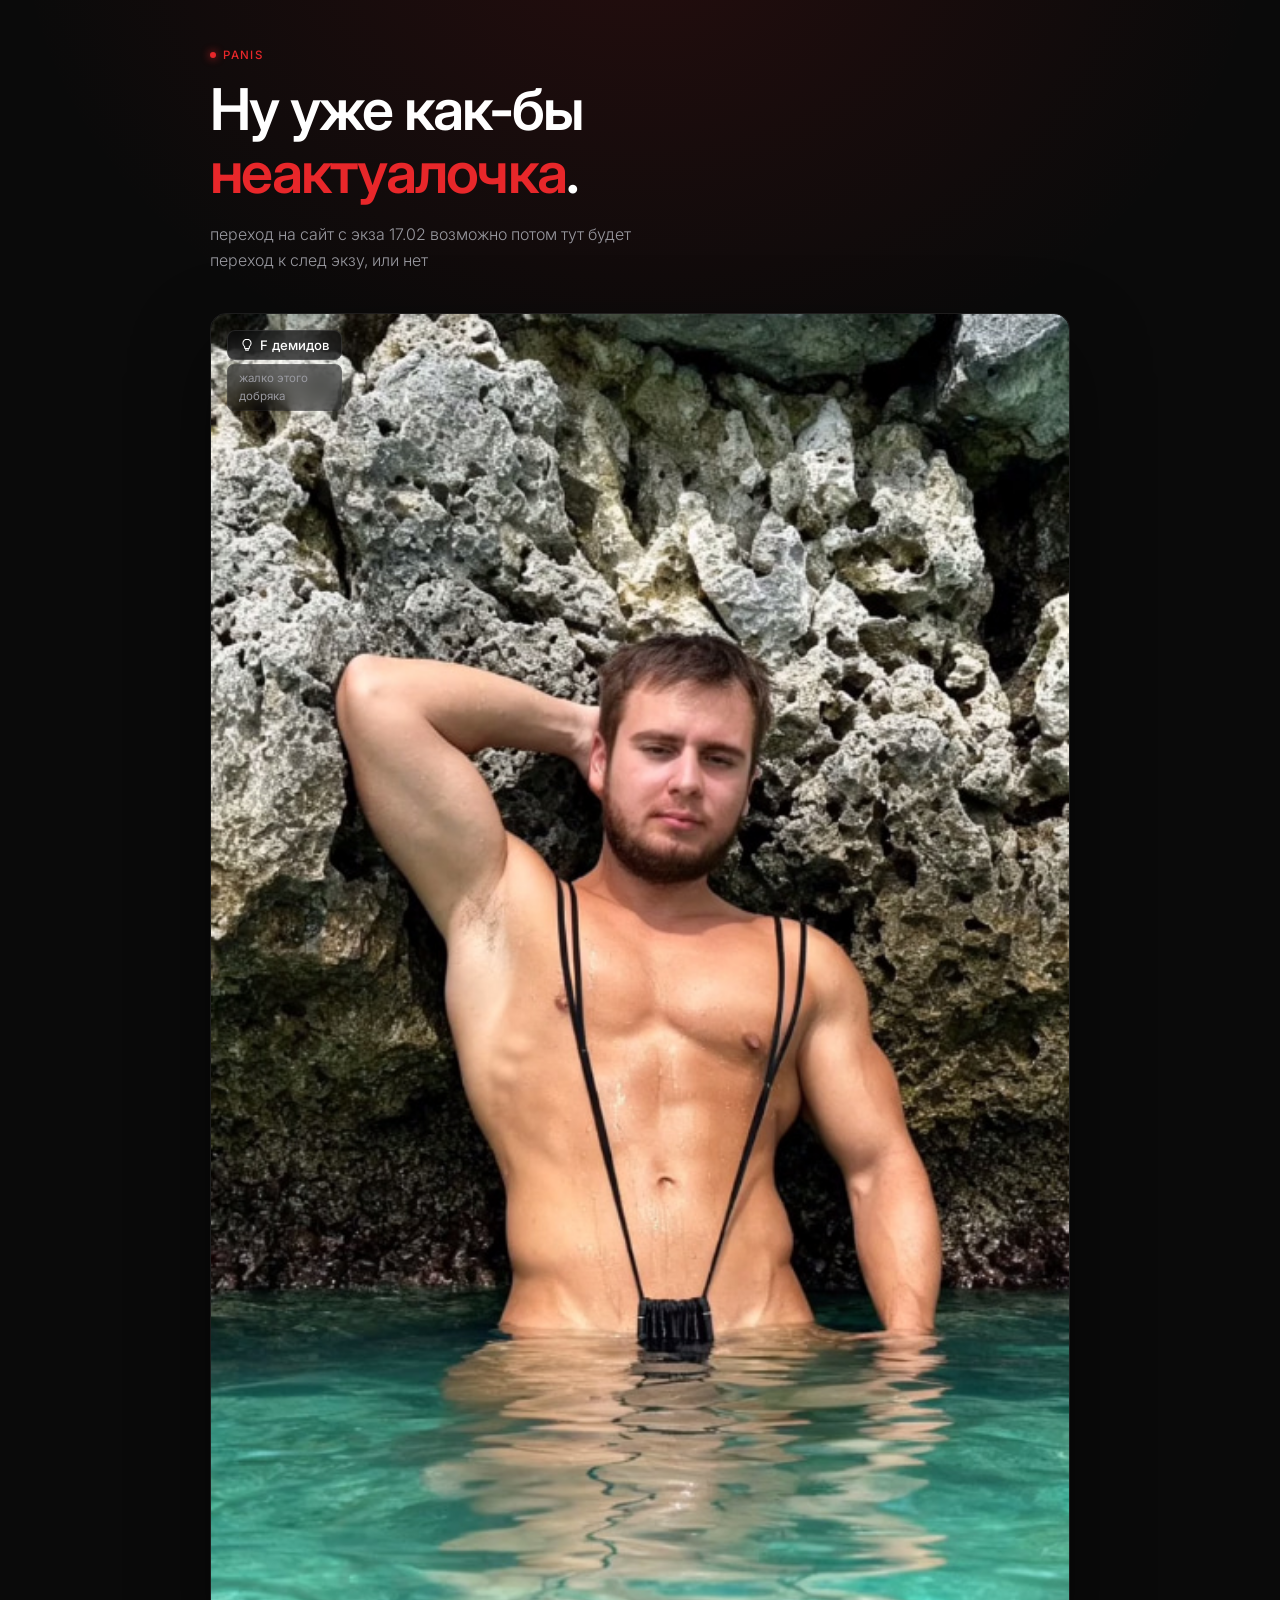
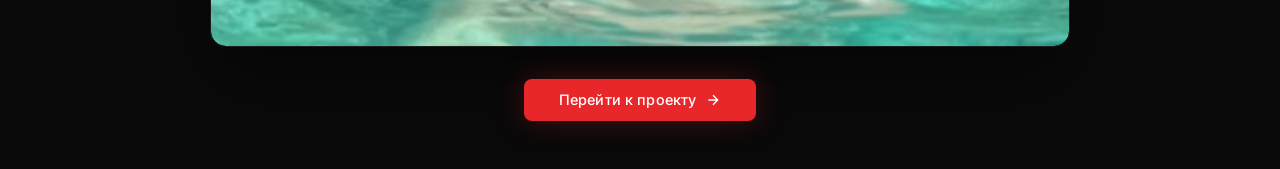
==== commit 11835b56: "Update index.html" ====
--- a/index.html
+++ b/index.html
@@ -7,7 +7,7 @@
   <!-- ╔══════════════════════════════════════════════════╗ -->
   <!-- ║  ЗАГОЛОВОК ВКЛАДКИ БРАУЗЕРА                      ║ -->
   <!-- ╚══════════════════════════════════════════════════╝ -->
-  <title>Мой проект</title>
+  <title>67</title>
 
   <link rel="preconnect" href="https://fonts.googleapis.com">
   <link href="https://fonts.googleapis.com/css2?family=Inter:wght@300;400;500;600&display=swap" rel="stylesheet">
@@ -214,21 +214,21 @@
     <!-- ╚══════════════════════════════════════════════════╝ -->
     <div class="eyebrow">
       <span class="eyebrow-dot"></span>
-      GitHub Project
+      panis
     </div>
 
     <!-- ╔══════════════════════════════════════════════════╗ -->
     <!-- ║  ГЛАВНЫЙ ЗАГОЛОВОК                              ║ -->
     <!-- ║  Слово в <em></em> подсвечивается красным       ║ -->
     <!-- ╚══════════════════════════════════════════════════╝ -->
-    <h1>Название твоего<br><em>проекта</em>.</h1>
+    <h1>Ну уже как-бы<br><em>неактуалочка</em>.</h1>
 
     <!-- ╔══════════════════════════════════════════════════╗ -->
     <!-- ║  ПОДЗАГОЛОВОК / ОПИСАНИЕ                        ║ -->
     <!-- ╚══════════════════════════════════════════════════╝ -->
     <p class="subtitle">
-      Краткое описание того, что делает твой проект.
-      Одно-два предложения — коротко и по делу.
+    переход на сайт с экза 17.02
+      возможно потом тут будет переход к след экзу, или нет
     </p>
 
     <!-- ── Карточка с изображением ── -->
@@ -256,10 +256,10 @@
             <path d="M12 2C8.13 2 5 5.13 5 9c0 2.38 1.19 4.47 3 5.74V17a1 1 0 001 1h6a1 1 0 001-1v-2.26C17.81 13.47 19 11.38 19 9c0-3.87-3.13-7-7-7z"/>
             <path d="M9 21h6M10 17v4M14 17v4"/>
           </svg>
-          Название фичи
+          F демидов
         </span>
         <span class="badge-desc">
-          Короткое пояснение к скриншоту,<br>одна-две строки.
+          жалко этого<br>добряка
         </span>
       </div>
 
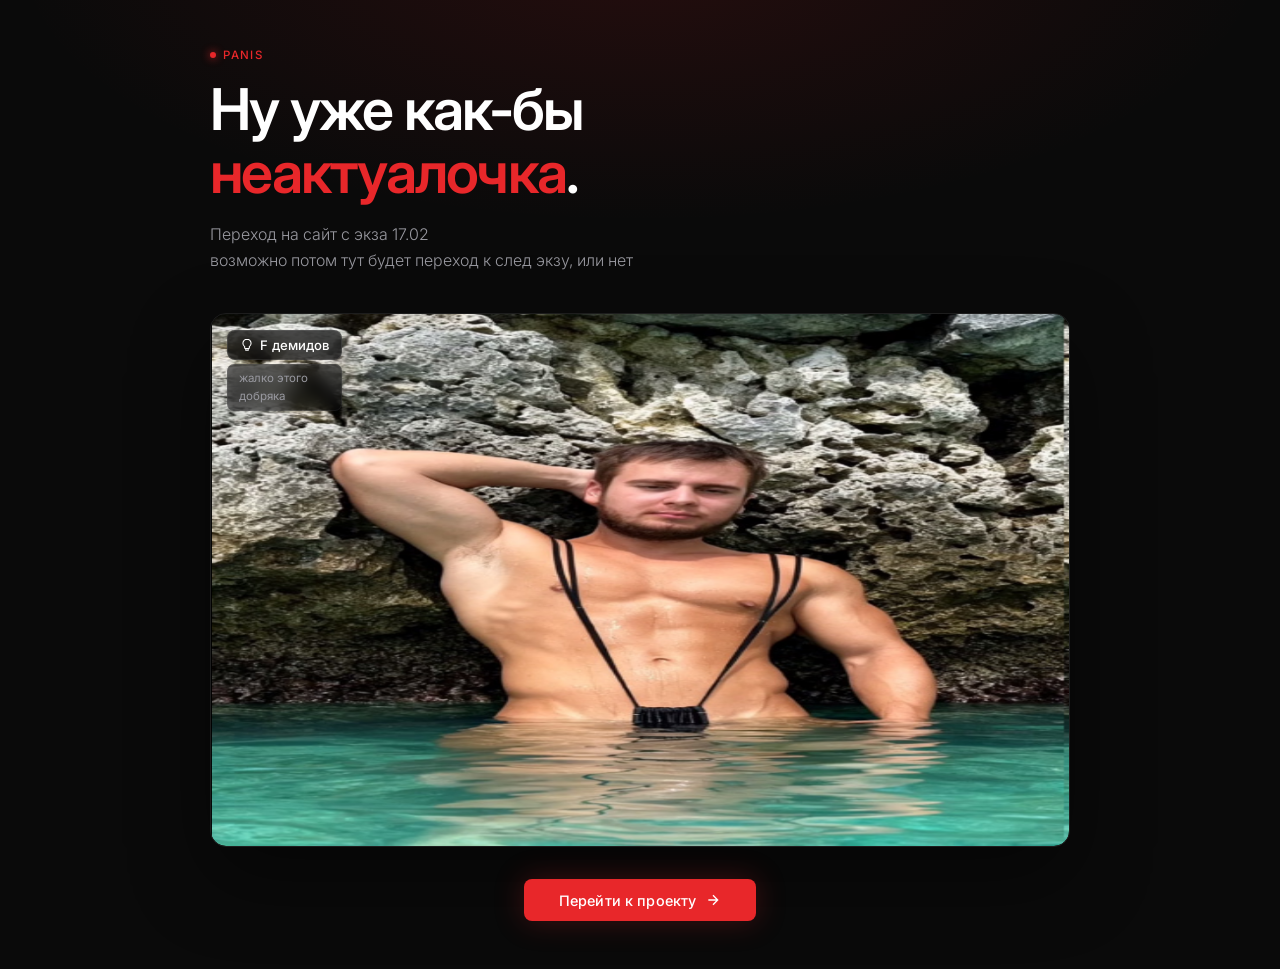
==== commit dadf18f8: "Update index.html" ====
--- a/index.html
+++ b/index.html
@@ -227,8 +227,8 @@
     <!-- ║  ПОДЗАГОЛОВОК / ОПИСАНИЕ                        ║ -->
     <!-- ╚══════════════════════════════════════════════════╝ -->
     <p class="subtitle">
-    переход на сайт с экза 17.02
-      возможно потом тут будет переход к след экзу, или нет
+    Переход на сайт с экза 17.02<br>
+    возможно потом тут будет переход к след экзу, или нет
     </p>
 
     <!-- ── Карточка с изображением ── -->
@@ -273,7 +273,7 @@
       <!-- ║  href — ссылка на твой GitHub репозиторий      ║ -->
       <!-- ║  Текст кнопки — между > и </a>                 ║ -->
       <!-- ╚══════════════════════════════════════════════════╝ -->
-      <a class="cta-btn" href="https://gniloe-kapito.github.io/podgotovka-ekzamen-dracula17-02-26/index1.html" target="_blank" rel="noopener">
+      <a class="cta-btn" href="https://gniloe-kapito.github.io/podgotovka-ekzamen-dracula17-02-26/oldschool/oldschool.html" target="_blank" rel="noopener">
         Перейти к проекту
         <svg viewBox="0 0 24 24" fill="none" stroke="currentColor" stroke-width="2">
           <path d="M5 12h14M12 5l7 7-7 7"/>
